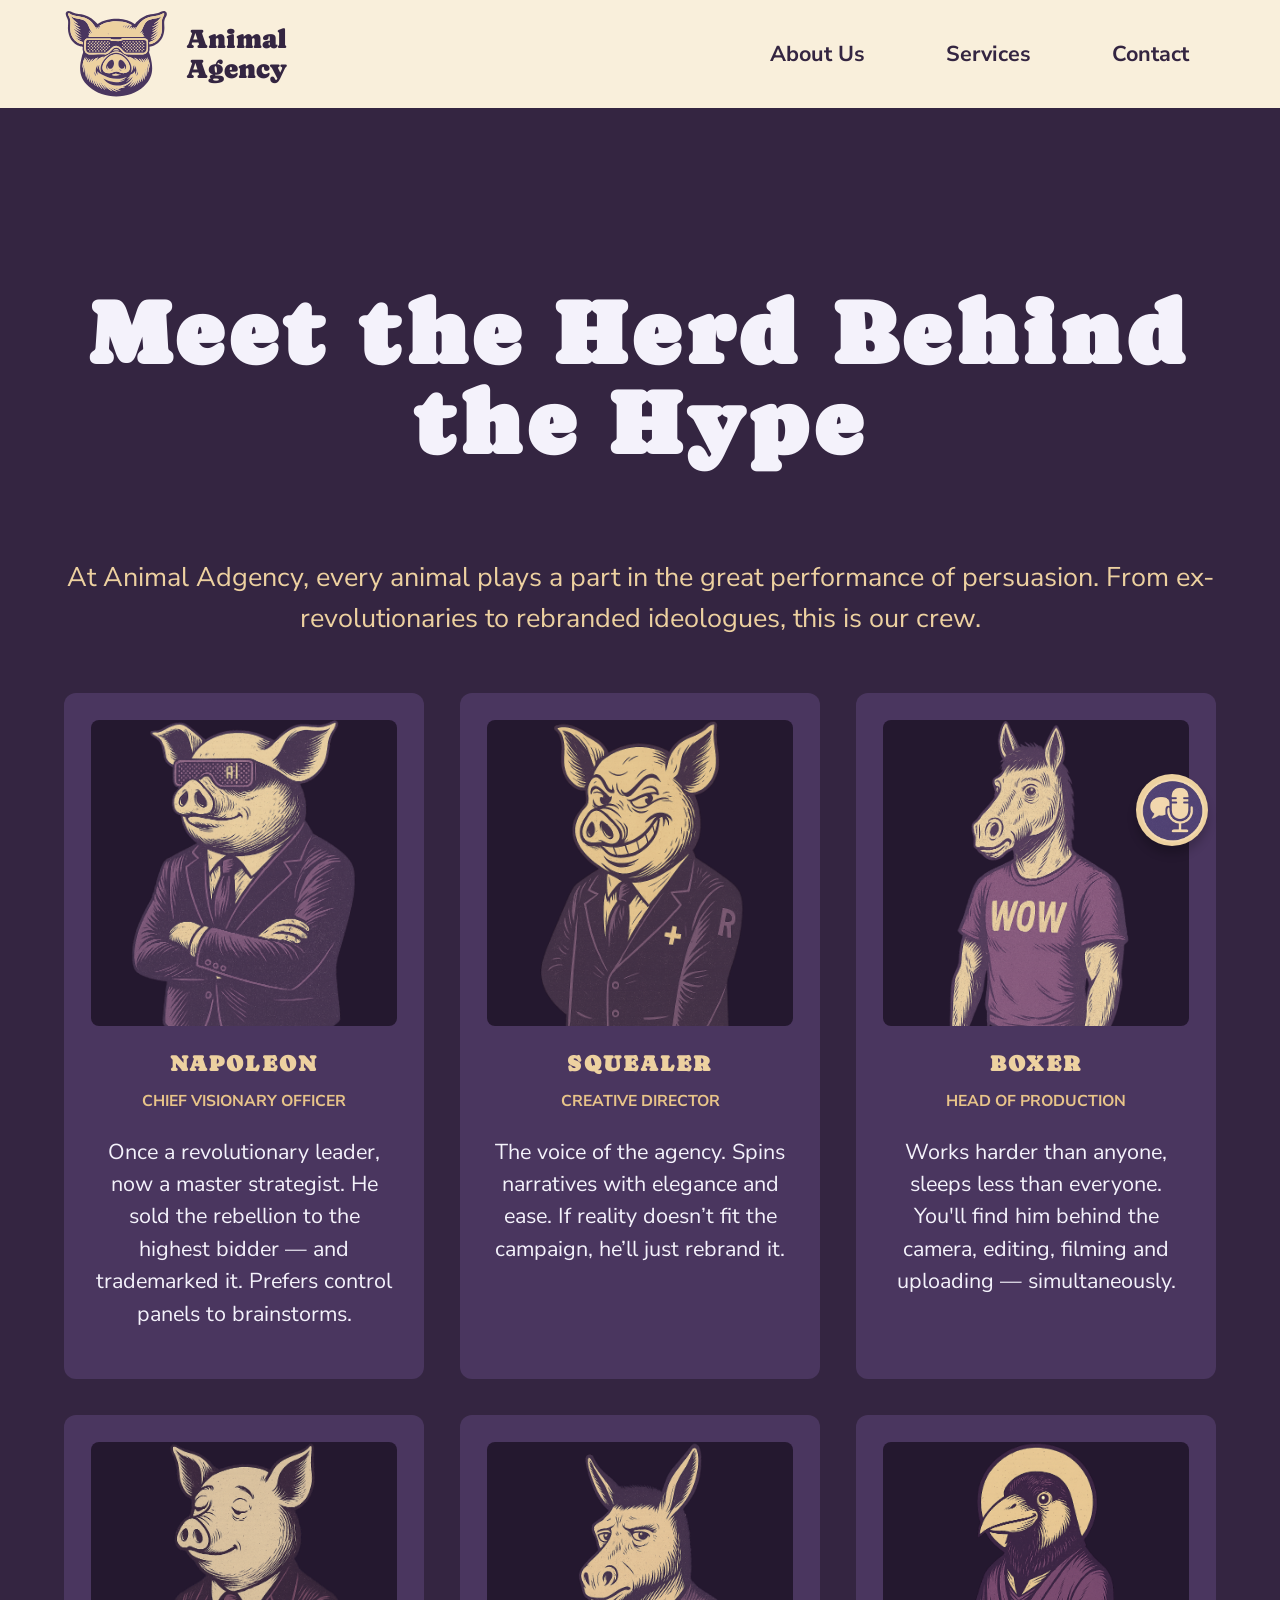
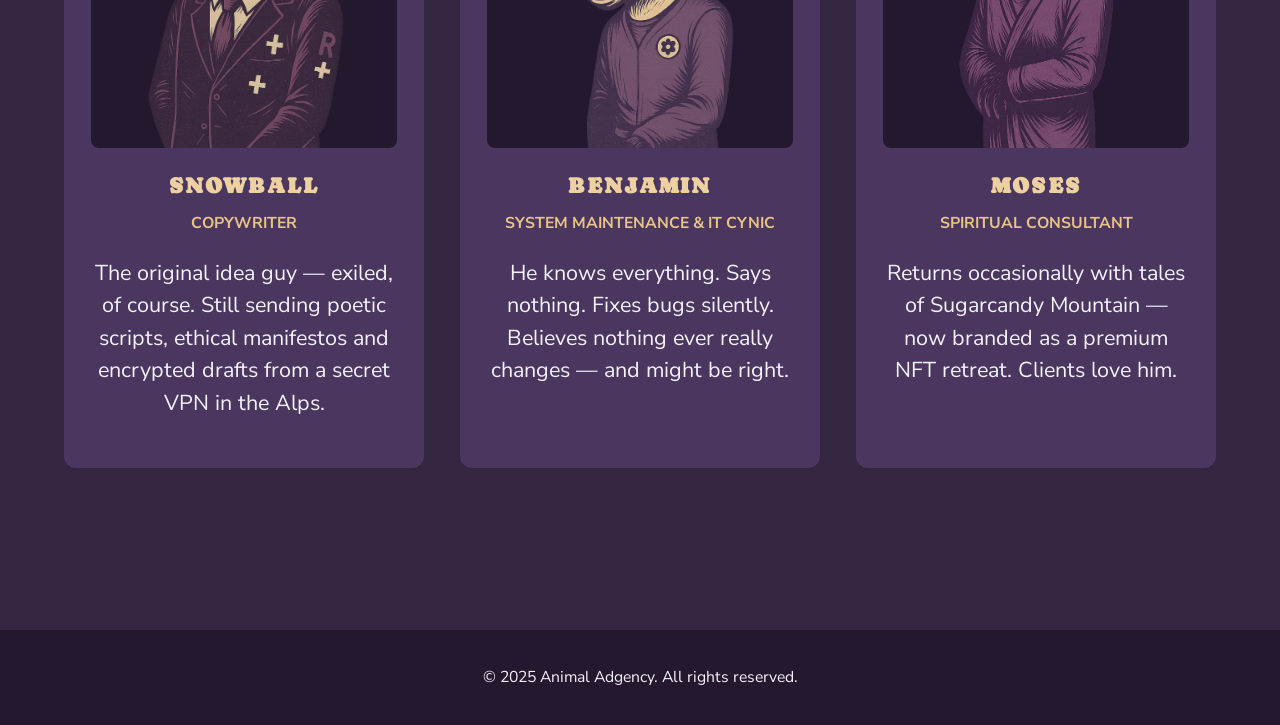
==== about.html @ bd611ae0 "servicesyabout" ====
<!DOCTYPE html>
<html lang="en">

<head>
    <meta charset="UTF-8" />
    <meta name="viewport" content="width=device-width, initial-scale=1.0">
    <meta name="description"
        content="A satirical ad agency run by Orwell’s Animal Farm characters. Where revolution meets marketing and truth is just another campaign tool.">
    <meta name="keywords" content="advertising, creativity, agency, digital marketing">
    <meta name="author" content="Animal Adgency Team">
    <meta property="og:type" content="website">
    <meta property="og:title" content="Animal Adgency - Creativity that Bites">
    <meta property="og:url" content="https://animal-adgency.com/">
    <meta property="og:image"
        content="https://images.squarespace-cdn.com/content/v1/51763a50e4b083b631f0694e/297f7051-de79-4108-8571-b6e21ad104b8/Banner_OD.jpg">
    <meta property="og:description"
        content="A satirical ad agency run by Orwell’s Animal Farm characters. Where revolution meets marketing and truth is just another campaign tool.">

    <!-- Preconexión para optimizar carga de fuentes -->
    <link rel="preconnect" href="https://fonts.googleapis.com">
    <link rel="preconnect" href="https://fonts.gstatic.com" crossorigin>

    <!-- Google Fonts: Nunito Sans, Lobster, Caprasimo -->
    <link
        href="https://fonts.googleapis.com/css2?family=Caprasimo&family=Lobster&family=Nunito+Sans:wght@300;400;600;700&display=swap"
        rel="stylesheet">

    <!-- Main CSS -->
    <link rel="stylesheet" href="css/main.css">
    <link rel="stylesheet" href="css/hamburgers.min.css">

    <!-- JS -->
    <script src="js/main.js" defer></script>

    <!-- Favicons -->
    <link rel="shortcut icon" type="image/x-icon" href="icons/favicon.ico">
    <link rel="icon" type="image/png" sizes="16x16" href="icons/favicon-16x16.png">
    <link rel="icon" type="image/png" sizes="32x32" href="icons/favicon-32x32.png">
    <link rel="icon" type="image/png" sizes="96x96" href="icons/favicon-96x96.png">
    <link rel="icon" type="image/png" sizes="192x192" href="icons/favicon-192x192.png">
    <link rel="apple-touch-icon" sizes="57x57" href="icons/favicon-57x57.png">
    <link rel="apple-touch-icon" sizes="60x60" href="icons/favicon-60x60.png">
    <link rel="apple-touch-icon" sizes="72x72" href="icons/favicon-72x72.png">
    <link rel="apple-touch-icon" sizes="76x76" href="icons/favicon-76x76.png">
    <link rel="apple-touch-icon" sizes="114x114" href="icons/favicon-114x114.png">
    <link rel="apple-touch-icon" sizes="120x120" href="icons/favicon-120x120.png">
    <link rel="apple-touch-icon" sizes="144x144" href="icons/favicon-144x144.png">
    <link rel="apple-touch-icon" sizes="152x152" href="icons/favicon-152x152.png">
    <link rel="apple-touch-icon" sizes="180x180" href="icons/favicon-180x180.png">
    <link rel="icon" type="image/svg+xml" href="icons/favicon.svg">
    <meta name="msapplication-TileColor" content="#ffffff">
    <meta name="msapplication-TileImage" content="icons/favicon-144x144.png">
    <meta name="msapplication-config" content="icons/browserconfig.xml">

    <title>Animal Adgency - Creativity that Bites</title>
</head>

<body>
    <header class="site-header">
        <div class="container">
            <a href="index.html" class="logo">
                <svg xmlns="http://www.w3.org/2000/svg" viewBox="0 0 1024 882">
                    <style>
                        .st0 {
                            fill: #4a365f;
                        }

                        .st2 {
                            fill: #edd1a0;
                        }
                    </style>
                    <g id="happy">
                        <path
                            d="M695.8 146.2c32.6-41 81.7-76.6 133-89.8 30.5-7.8 63.4-7.3 93.2-17.3 22.2-7.4 60.1-36.7 79-9s-5.2 46.9-12.8 67c-11.4 30.2-3.9 58-4.1 88.8-.2 22.8-4.3 50.3-11.3 72.2-19 60.2-71.5 104.7-134.6 111.8-.8 11.2 1.1 23.7 0 34.7-.5 5.3-4.8 13.6-4.5 17.4.9 9.3 9.8 30.6 12.6 41.5 29.8 115.1 30.3 208.3-62.2 292.8-145.1 132.5-390.3 133.6-538.7 5.9-98.7-85-100.7-177.5-70.2-297.2 2.8-11 11.9-33.5 12.6-42.8s-4.1-13.7-4.6-19.9c-.9-9.5 0-21.2.9-30.6-.3-1.7-21.8-5.6-25.8-6.7-78.4-22.3-116.2-94.4-119.8-171.9-1.3-27.5 5.6-59.6-.5-85.3-5.8-24-35.6-59.2-13-81.2 19.4-18.8 43.1-.6 62.2 7.3 37.1 15.3 73.6 13.5 111.3 23.9 52.2 14.4 96.9 48.9 131.1 89.9 58-42.9 134.9-54.8 205.9-51.7 55.2 2.4 112.2 17.1 157 50l3.4.4ZM185.5 345.1V328c0-5.4-16.1-9.3-20.4-11.3-21-10-39.2-21.8-54.9-39.2 4.8 0 9.8 4.8 14.1 7.1 14.2 7.5 29 12.9 44.1 18.2l.6-2.3c-3.8-.7-7.2-2.3-10.5-4.2-22.6-13.3-45.6-32.9-62.4-52.8-.9-3 7.8 5.1 8.5 5.6 17.2 11.8 37.8 23.4 57.3 30.9s6.7 3 9.4 2.4c-29.3-18.5-57-40.8-78.8-67.6l40.4 27.2c11.2 5.1 22.6 12 34.1 16.5 1.1.5 3.6 1.9 4.4.4-29.7-18.8-56.7-41.9-80-68.2 1.2-2 2.6.5 3.5 1.2 20 15.4 41.6 27.1 65.3 35.8 3.5.2 1-1.3-.2-2.1-24.1-16.1-47.9-33.3-66.3-56l25.1 16.1c12.2 5.5 25.3 13.8 38.4 16.9s3.8 1.5 3.6-.6c-13.8-7-28.3-17.4-40.5-27.1s-21.2-17.3-28.8-26.4-2.9-1.9-2.3-4.1c19.3 13.7 43 26.2 66.1 32.1 1.2.3 3.7 1.8 4.4.3-28.2-15.2-54.8-33.9-75.3-58.8-.2-.9 1.2-.8 1.7-.6 1.8.8 7.3 5.8 10.1 7.5 5.2 3.2 10.5 6.1 15.9 8.8l31 11.3c-20.6-13.4-40.2-27.3-56.4-45.9-2.3-2.6-20.4-25.9-18.8-27.6 29 19.8 63.6 21 96.4 28.8 75.3 18 68.3 63.1 101.8 118.1 3.2 5.3 11.5 15 13.4 19.5s.2 2-.6 1.7c-13-6.6-22.5-17.8-32.3-28.2l17.6 37.6-24.7-17.6c2.2 3.6 13.4 27.6 11.8 29.4l-12.9-7 9.4 15.3c-5.2.5-12.4 2.4-16.5 5.9H790c.6-3.5-.9-1.9-2.8-2.5-3.7-1.3-7.6-2.3-11.4-3.4l7-14.1-11.7 4.7 8.2-23.5-22.3 15.3 15.3-34.1-14.1 13.5c-5.8 4.6-10.6 8.4-18 10.2s-2.2 2.3-2-.8c37.8-32 36.4-90.2 74.9-120.4 35.3-27.7 88.1-20.3 129.4-41.1 4.4-2.2 7.7-5.5 12.1-7.3-17.3 31-45.1 55.3-75.3 73.5.8 1.6 3.2 0 4.3-.4 15.5-4.7 30.1-12.4 43.8-20.9.9-.5 9.1-7.1 8.3-4.6-17.9 23.6-42.7 43.2-69.4 55.9-.2 2.3 3.5.9 4.8.6 20.4-3.9 43.7-18.2 60.5-30 .8-.2.9 1.1.6 1.7-.7 1.6-14.6 14.8-17.1 17-12.4 11-28.3 22.5-41.8 32.3-2.1 1.5-9.4 3.7-7.6 6.6 22.7-7.6 42.1-18.3 60.6-33.5.9-.8 2.3-3.1 3.5-1.2l-28.2 28.2-41.2 31.1c4.6-.2 9.9-2.4 14.1-4.1 19.3-8 38.7-20.3 54.7-33.5.9-.2.8 1.2.6 1.7s-7 8.1-8.2 9.5c-6.9 7.6-18 17.8-25.9 24.7-13.7 11.9-28.8 22.3-43.5 32.9l17.3-6.3c21.1-10.1 40-23.8 58.6-37.8 1.9 1.2-.4 2.6-1.2 3.5-21.3 25.9-49.9 47.6-78.2 65.3.8 1.6 3.2 0 4.3-.4 26.4-10.3 51.4-24.2 73.9-41.4.9-.2.8 1.2.6 1.7-.7 1.5-16.2 16.6-18.8 18.9-17.1 15.3-37.7 28.7-57.6 40 .8 1.5 3.2 0 4.4-.3 14.4-3.7 35.1-12.9 48.1-20.1s4.5-4.9 6.2-3.2c-11.7 12.4-25.3 24.3-40.4 32.6-5.1 2.8-32.5 12.5-32.5 15.7v18.2c48.6-2.3 95-43.3 111.8-87.6 18.7-49.5 7.4-89.6 10.5-138.9 1.6-25.2 11.2-35.7 19.4-57 2.2-5.6 8-20.7-2.3-21.3-5.8-.3-21.5 11.4-28 14.4-35.4 16.8-74.3 14.1-111.4 23.9-46.1 12.1-81.6 41.2-109.2 79-12 16.5-22.5 34.4-32.6 52.1l5.3-36.5-22.9 32.9 5.3-30.6c-1.6-1.7-11.7 10.8-12.9 12.4-3.8 4.8-8.3 11.5-10.6 17-2.1.3-1.2-2.7-1-4 .9-8.8 5.1-19.4 8.1-27.8-3.1-2.4-27.1 22.7-29.4 27 3.3-15.7 11.8-33.4 26.3-41.1 1.4-.3.9-1.6.1-2.4-1.3-1.6-22.2-11.6-25.7-13.1-51.5-22-123.7-26.6-178.8-19.6-39.4 5-78.9 16.8-111.2 40.4l11.6 26.5-22.3-18.8 4.7 28.2-22.3-27.1 2.9 29.4c-28.8-50.8-60.5-96.7-117.6-117.6-41.8-15.3-88.1-11.8-128.1-29.5C69 52.3 56.2 42.8 50 41.1c-7.1-1.9-11.1 3.8-10.6 10.5.7 9.1 13.6 28.6 17.3 39.2 12.2 35.1 2.6 73.7 5 110.3 1.3 20.2 7 45.2 15.1 63.7 17.8 40.9 62.6 78.7 108.4 80.4Zm387.8-57.4c-9.4 1.9-16.8 10.6-26.1 11.5s-71.2 1.3-79.4-1.8c-6.2-2.4-11.7-9.3-19.4-8.9l-225.6.3c-12.2 4.2-21.2 14.8-22.9 27.7-2.1 15.7-2.1 75.1 1.7 89.4 6.3 24.1 27.5 37.3 51.5 39.1 49.3 3.6 103.1-2.8 152.9 0 44.5-3 63.5-72.3 109.4-68.2 37.8 3.4 54.9 57.9 92.3 66.5 52.6.5 110.6 5.2 163 1.8 62.4-4 52.1-60.3 52.2-105.3 0-3.4 1.4-6.7 1.4-10.6-.5-24.7-9.9-39.8-35.9-41.8l-215 .3Zm-32.6 119.7c2.6-2.6-12-9.7-13.8-10.3-16.8-6-35-2.7-46.2 11.5 19.5-5.6 40.2-5.7 60-1.2m51.1 356.4c-7.6.4-15.3-.3-22.9 0l32.2-11.9c29.1-12.9 57.4-35.8 76.5-61.1 1.8-2.4 3.8-5.1 4.2-8.1 2.2-.3 1 2.5.6 3.6-10.7 29.3-34.6 53.4-57.1 74 20.8-8.9 40.1-25.1 54.1-43s11.6-19 18.9-27.6c-10.6 27.1-27 53.6-48.2 73.6-1 .9-2.2 1.6-3.5 1.7l.6 2.3c28.5-15 49.4-42 60.6-71.7 2.1-.3 1.1 2.6.9 3.8-2.2 13.7-9.2 28.2-14.4 40.9l-13 22.3c15.1-14.2 26.9-30.5 35.3-49.4 4.6-10.3 7.5-21.3 11.8-31.7l-2.1 24.9-9.7 36.2c13.1-18 21.7-39.6 27.1-61.2 1.8-7.4 1.7-15.5 4.7-22.3 2.1 16.5-1 33.1-3.5 49.4l-5.9 21.1c18.9-27.8 27.5-62.9 27.7-96.4 1.7 0 1.8 4.2 2 5.6 2.7 17.2.9 34.1-1 51.2l-5.1 26.6c16.2-31.6 24.9-69.2 20.6-104.7 3.4-.6 1.9.7 2.5 2.7 6.8 23.7 3.7 56-2.5 79.6 3.1.6 2.1-.6 2.9-2.3 15.4-33.4 18.6-75.9 12.4-111.7l3.9 8.5c8.5 21.9 5.7 44.7 5.5 67.4 0 1.4-.8 4.4 1.2 4.1 9.7-35.5 10.4-71.1 2.4-107l6.4 13c6.4 17.2 9.8 35.6 8.9 54.1.2.3 1.5-.6 1.8-1.2 3.1-6.6 2.6-35.7 1.7-44.1-1.7-17.1-7-33.6-11.7-50 11.2 15.2 19.2 34.1 21.2 52.9 2.1.3 1.1-2.7 1.2-4.1 1.4-35.1-8.8-73.4-27.6-102.9.6 7.1 4.4 14 6.1 20.9 1.9 7.7 3.1 15.9 3.9 23.8l-11.3-19.9-14.6-17.7c5.8 14.5 11.4 28.9 12.9 44.7-3.8-4.9-5.5-10.9-8.9-16.4-5.6-9-13.1-16.3-21.6-22.4l10.6 21.7 4.7 23-13-20.6c-7-8.4-14.9-15.1-23.5-21.8-1 1.1 6.2 9.2 7.3 10.9 6.8 11.4 11.2 24.1 12.7 37.3-3.4.7-1.9-1-2.7-2.6-9.6-19.8-24-37.3-44.4-46.8 12.2 13.3 20.8 27.8 25.9 45.3-2.8 2.4-2.9-2.6-4.5-5-12.1-18.1-43.6-42.1-64.4-48.6-.6-.2-1.9-.3-1.7.6 8.2 8.2 17.1 17.4 23.3 27.3s2.5 3 .8 3.9c-22.2-17.9-46.8-33.6-74.7-41.1 2.6 4.5 6.1 8.5 9 12.8.7 1 2.9 2.6 1 3.7-17.4-15.9-38.9-24-58.6-35.5-22.1-12.9-32.9-27-60.5-31.2-43.2-6.6-57.2 9.2-89.8 29.6-20.1 12.6-43.1 21-60.5 38.3-2.4-4 12.3-17.9 11.2-18.8-27.7 8.2-54 22-74.7 42.3-1.8-.9.3-2.8.8-3.9 5.8-10.6 13.1-20.4 22.1-28.5-4.8-.1-11.6 3-16.1 5.1-20.8 9.6-41.2 25.9-53.9 44.9l4.7-14.1c4.4-11.7 12.7-19.7 20.9-28.6s4-1.8.2-2c-22.1 11.3-41.3 29.3-50 52.9-2.1.2-1.3-4-1.1-5.3 1.5-14.7 10.9-29.6 18.8-41.8l-17.1 12.9-18.2 25.9c1.1-16.4 7.8-31.7 17.6-44.7l-15.9 12.9-14.7 22.4c1.6-15.2 5.7-30.1 12.9-43.5L214 484.6l-14.3 22.7c2.4-9.3 3.6-19.1 6.4-28.2s4.6-8.4 4.7-12.9c-22.9 32.5-29.9 76-30 115.2l8.5-28.5 7.9-15c-5.2 23.5-9.1 47-5.9 71.1l3.5 15.9c.3-14.7 1.8-29.4 5.1-43.8l7.9-19.7c-5.9 33.2-4.8 67.3 3.6 100 2.2.2.9-2.5.8-3.8-1.1-12.6-1.9-25.2-.8-38s1.7-13.2 2.9-19.4l4.1-12.9c-2.4 32.9-1.9 76.5 14.3 106.3.7 1.2 2.5 3.5 2.2.2-7.2-22.2-6.6-47.4-3.4-70.4.2-1.5.5-6.4 2.2-6.6-1.2 33.7 6 67.4 20.7 97.6s-.3 3 2.9 2.3c-8.1-24.6-10.1-53.6-6.9-79.2.2-1.4.5-6.4 2.2-6.6.1 35.3 6.4 74.9 28.2 103.5-6.9-21.4-11.5-43.8-10.6-66.5s-.9-4.4 1.2-4.1c4.1 34.2 18.2 66.4 38.2 94.1 1.6-.8-.2-3-.6-4.1-2.3-6.5-5.9-13.2-8.3-20s-13-46.4-8.8-46.5c8.6 26.3 21.3 55.6 40.6 75.9s2.3 3.1 3.5 1.2c-10-15.6-17.8-37-19.8-55.4s-1.2-6.3 1-6.3c9.5 31.8 29.3 60.1 54.7 81.1 1.9-1.2-.4-2.6-1.2-3.5-17.1-20.2-29.3-44.1-33.5-70.6l16.7 30.9c12.5 19.9 28.5 36.4 47.4 50.2 1.9-1.2-.4-2.6-1.2-3.5-4.4-5.2-9-9-13.3-14.9-9.9-13.4-25.8-42.9-29.4-58.9s-1.2-4.1.9-3.8c.6 3.2 1.8 6.2 3.3 9 13.7 25.5 33.1 50 56.1 67.4 3.7 1.2-6-8.3-6.5-8.8-7.7-9.9-16.1-23.9-21-35.5s-2.6-3-.8-3.9c21.8 29.5 49.5 53.7 83.5 68.2 2.6.3 2.1-.3.6-1.8-9.3-8.8-19.7-14.9-28.8-25.3-1.7-1.9-13.5-16.3-12.3-17.7 23.4 18.7 56.7 44.6 87.6 47.1.9 0 4.3.4 2.4-1.2-19.5-5.4-40-18.4-54.7-32.3s-8.3-7.5-7-8.8c27.9 16.8 59.3 30.2 92.3 31.8 1.9-1.4-1.1-1.3-2-1.5-19.6-4.7-38-11.7-53.9-24.3 21.1 6.2 42.4 13 64.7 12.9l-24.3-9.2-5.1-3.7c23.1 3.5 45-1.7 67-8.3-.7-3.3-6.6 0-7.6 0"
                            class="st0" />
                        <path
                            d="M185.5 345.1c-45.8-1.7-90.6-39.5-108.4-80.4S63.3 221.1 62 201c-2.4-36.6 7.2-75.2-5-110.3S40.4 60.6 39.7 51.5c-.5-6.7 3.5-12.4 10.6-10.5 6.2 1.6 19 11.2 26.6 14.6 39.9 17.7 86.3 14.2 128.1 29.5 57.1 21 88.8 66.8 117.6 117.6l-2.9-29.4 22.3 27.1-4.7-28.2 22.3 18.8-11.6-26.5c32.2-23.5 71.8-35.4 111.2-40.4 55.1-7 127.3-2.4 178.8 19.6 3.6 1.5 24.4 11.6 25.7 13.1s1.2 2.1-.1 2.4c-14.5 7.7-23.1 25.4-26.3 41.1 2.3-4.3 26.3-29.4 29.4-27-3 8.4-7.2 19-8.1 27.8-.1 1.3-1.1 4.2 1 4 2.3-5.6 6.8-12.2 10.6-17s11.3-14.1 12.9-12.4l-5.3 30.6 22.9-32.9-5.3 36.5c10.1-17.7 20.6-35.6 32.6-52.1 27.5-37.8 63.1-66.9 109.2-79 37.1-9.8 75.9-7.1 111.4-23.9 6.5-3.1 22.2-14.8 28-14.4 10.3.6 4.5 15.7 2.3 21.3-8.3 21.3-17.9 31.8-19.4 57-3.1 49.3 8.3 89.4-10.5 138.9-16.8 44.3-63.2 85.3-111.8 87.6v-18.2c0-3.2 27.5-12.9 32.5-15.7 15.1-8.2 28.7-20.2 40.4-32.6-1.7-1.7-4.1 2-6.2 3.2-13.1 7.2-33.8 16.4-48.1 20.1s-3.7 1.8-4.4.3c19.9-11.3 40.5-24.7 57.6-40 2.6-2.3 18.1-17.4 18.8-18.9s.3-1.9-.6-1.7c-22.5 17.1-47.5 31.1-73.9 41.4-1.1.4-3.6 1.9-4.3.4 28.4-17.7 56.9-39.4 78.2-65.3.8-.9 3.1-2.3 1.2-3.5-18.6 14-37.5 27.8-58.6 37.8l-17.3 6.3c14.8-10.6 29.8-21 43.5-32.9s19-17 25.9-24.7 7.9-8.9 8.2-9.5.3-1.9-.6-1.7c-16.1 13.2-35.4 25.5-54.7 33.5-4.2 1.7-9.5 3.9-14.1 4.1l41.2-31.1 28.2-28.2c-1.2-1.9-2.6.4-3.5 1.2-18.4 15.2-37.9 25.9-60.6 33.5-1.8-2.9 5.5-5.1 7.6-6.6 13.5-9.8 29.5-21.2 41.8-32.3 2.5-2.2 16.4-15.5 17.1-17s.2-2-.6-1.7c-16.8 11.8-40.1 26.1-60.5 30-1.2.2-4.9 1.7-4.8-.6 26.7-12.7 51.5-32.3 69.4-55.9.8-2.5-7.5 4.1-8.3 4.6-13.7 8.5-28.3 16.2-43.8 20.9-1.2.4-3.5 2-4.3.4 30.2-18.2 58-42.5 75.3-73.5-4.4 1.7-7.7 5-12.1 7.3-41.3 20.9-94.1 13.5-129.4 41.1-38.4 30.1-37.1 88.4-74.9 120.4-.2 3.1.5 1.2 2 .8 7.4-1.8 12.2-5.7 18-10.2l14.1-13.5-15.3 34.1 22.3-15.3-8.2 23.5 11.7-4.7-7 14.1c3.8 1.1 7.6 2.2 11.4 3.4 1.8.6 3.4-1 2.8 2.5h-559c4.1-3.5 11.3-5.4 16.5-5.9l-9.4-15.3 12.9 7c1.7-1.8-9.6-25.8-11.8-29.4l24.7 17.6-17.6-37.6c9.8 10.5 19.3 21.6 32.3 28.2.8.2.9-1 .6-1.7-1.9-4.5-10.2-14.3-13.4-19.5-33.5-55-26.5-100.1-101.8-118.1-32.8-7.9-67.4-9-96.4-28.8-1.6 1.7 16.5 25 18.8 27.6 16.3 18.6 35.8 32.5 56.4 45.9l-31-11.3c-5.5-2.6-10.8-5.6-15.9-8.8-2.8-1.7-8.3-6.7-10.1-7.5s-1.9-.3-1.7.6c20.4 24.9 47 43.6 75.3 58.8-.8 1.5-3.2 0-4.4-.3-23.1-5.9-46.8-18.3-66.1-32.1-.5 2.2 1.2 2.8 2.3 4.1 7.6 9.1 19.5 19 28.8 26.4s26.7 20 40.5 27.1c.3 2.2-2.4.9-3.6.6-13.1-3.1-26.2-11.4-38.4-16.9l-25.1-16.1c18.4 22.7 42.2 40 66.3 56s3.7 2.4.2 2.1c-23.7-8.7-45.4-20.4-65.3-35.8-.9-.7-2.3-3.2-3.5-1.2 23.3 26.3 50.3 49.4 80 68.2-.7 1.5-3.2 0-4.4-.4-11.4-4.5-22.8-11.4-34.1-16.5l-40.4-27.2c21.8 26.8 49.5 49.2 78.8 67.6-2.7.6-6.8-1.4-9.4-2.4-19.5-7.5-40.1-19-57.3-30.9-.7-.5-9.5-8.6-8.5-5.6 16.9 19.9 39.8 39.5 62.4 52.8 3.3 1.9 6.7 3.6 10.5 4.2l-.6 2.3c-15.1-5.2-30-10.7-44.1-18.2-4.3-2.3-9.3-7-14.1-7.1 15.6 17.4 33.8 29.3 54.9 39.2 4.3 2 20.4 5.9 20.4 11.3V345Zm458.7-189.4c-16 4-23.9 22.1-28.2 36.4 11-10.9 20.2-23.3 28.2-36.4m-64.7 23.5c2.5.6 2.7-1.3 3.8-2.7 4.4-5.2 8.5-12.8 9.1-19.7-6.7 5.8-9.3 14.6-12.9 22.3Zm36.4-21.1c-9.4 4.1-14.3 15.2-16.5 24.7 2.5.5 2.7-1.3 3.7-2.7 4.9-6.8 8-15.1 12.7-22Zm-175.2 91.7c-1.9-5.7-6-12.9-11.7-15.3-1.1 1.2 9.3 14.6 11.7 15.3M591.8 763.8c1.1 0 6.9-3.3 7.6 0-22 6.5-43.9 11.7-67 8.3l5.1 3.7 24.3 9.2c-22.3 0-43.6-6.7-64.7-12.9 15.9 12.7 34.3 19.6 53.9 24.3.9.2 3.9.1 2 1.5-33-1.5-64.4-15-92.3-31.8-1.3 1.3 5.9 7.8 7 8.8 14.7 13.9 35.2 26.9 54.7 32.3 1.9 1.6-1.4 1.3-2.4 1.2-30.9-2.5-64.2-28.4-87.6-47.1-1.2 1.4 10.6 15.7 12.3 17.7 9.2 10.4 19.5 16.5 28.8 25.3 1.5 1.4 2 2-.6 1.8-34-14.5-61.7-38.7-83.5-68.2-1.8.9.3 2.8.8 3.9 4.9 11.6 13.3 25.6 21 35.5s10.2 10 6.5 8.8c-23-17.4-42.4-41.9-56.1-67.4-1.5-2.8-2.7-5.8-3.3-9-2.1-.3-1.1 2.6-.9 3.8 3.5 16 19.4 45.5 29.4 58.9s8.9 9.7 13.3 14.9 3.1 2.4 1.2 3.5c-18.9-13.8-34.9-30.3-47.4-50.2l-16.7-30.9c4.3 26.5 16.4 50.3 33.5 70.6s3.1 2.4 1.2 3.5c-25.4-21.1-45.2-49.4-54.7-81.1-2.2 0-1.2 4.9-1 6.3 2.1 18.4 9.9 39.9 19.8 55.4-1.2 1.9-2.6-.3-3.5-1.2-19.3-20.3-32-49.6-40.6-75.9-4.2.1 7.5 42.8 8.8 46.5 2.3 6.8 6 13.4 8.3 20s2.2 3.4.6 4.1c-20-27.7-34.1-59.9-38.2-94.1-2.1-.3-1.1 2.7-1.2 4.1-.9 22.7 3.6 45.1 10.6 66.5-21.8-28.5-28.1-68.2-28.2-103.5-1.7.2-2 5.2-2.2 6.6-3.2 25.6-1.2 54.7 6.9 79.2-3.1.6-2.1-.7-2.9-2.3-14.7-30.2-21.9-63.9-20.7-97.6-1.7.2-2 5.1-2.2 6.6-3.3 23-3.8 48.3 3.4 70.4.3 3.4-1.5 1-2.2-.2-16.2-29.8-16.7-73.3-14.3-106.3l-4.1 12.9c-1.2 6.3-2.4 13.1-2.9 19.4-1.1 12.8-.3 25.3.8 38s1.4 4-.8 3.8c-8.3-32.6-9.5-66.8-3.6-100l-7.9 19.7c-3.2 14.4-4.8 29-5.1 43.8l-3.5-15.9c-3.3-24.2.7-47.6 5.9-71.1l-7.9 15-8.5 28.5c0-39.2 7.1-82.7 30-115.2 0 4.5-3.3 8.4-4.7 12.9-2.9 9.2-4.1 18.9-6.4 28.2l14.3-22.7 10.4-11.4c-7.2 13.4-11.3 28.3-12.9 43.5l14.7-22.4 15.9-12.9c-9.9 13-16.6 28.3-17.6 44.7l18.2-25.9 17.1-12.9c-7.9 12.1-17.3 27-18.8 41.8-.1 1.2-.9 5.5 1.1 5.3 8.8-23.6 28-41.6 50-52.9 3.8.2.6 1.1-.2 2-8.2 8.9-16.5 16.9-20.9 28.6l-4.7 14.1c12.7-19 33.1-35.3 53.9-44.9 4.5-2.1 11.3-5.2 16.1-5.1-9 8.1-16.3 17.9-22.1 28.5-.6 1-2.6 2.9-.8 3.9 20.7-20.3 47-34.2 74.7-42.3 1.1.9-13.6 14.8-11.2 18.8 17.4-17.3 40.4-25.7 60.5-38.3 32.5-20.4 46.6-36.1 89.8-29.6 27.6 4.2 38.5 18.3 60.5 31.2 19.7 11.5 41.2 19.6 58.6 35.5 1.8-1-.4-2.7-1-3.7-2.8-4.3-6.4-8.3-9-12.8 27.8 7.5 52.5 23.3 74.7 41.1 1.7-.9-.2-2.9-.8-3.9-6.2-9.9-15.1-19-23.3-27.3-.2-.9 1.1-.8 1.7-.6 20.8 6.5 52.3 30.4 64.4 48.6 1.6 2.3 1.7 7.4 4.5 5-5-17.5-13.6-32-25.9-45.3 20.4 9.5 34.8 27 44.4 46.8.8 1.6-.8 3.2 2.7 2.6-1.5-13.2-5.9-25.9-12.7-37.3-1.1-1.8-8.2-9.9-7.3-10.9 8.6 6.6 16.5 13.4 23.5 21.8l13 20.6-4.7-23-10.6-21.7c8.5 6.2 16.1 13.5 21.6 22.4 3.4 5.5 5.1 11.5 8.9 16.4-1.5-15.8-7.1-30.2-12.9-44.7l14.6 17.7 11.3 19.9c-.7-7.9-2-16.1-3.9-23.8-1.7-7-5.6-13.8-6.1-20.9 18.9 29.5 29.1 67.8 27.6 102.9 0 1.4.9 4.4-1.2 4.1-2-18.8-10-37.7-21.2-52.9 4.7 16.4 10 32.9 11.7 50 .9 8.4 1.4 37.5-1.7 44.1-.3.5-1.5 1.5-1.8 1.2 1-18.5-2.5-36.8-8.9-54.1l-6.4-13c8.1 35.9 7.3 71.5-2.4 107-2 .3-1.2-2.8-1.2-4.1.2-22.7 3-45.4-5.5-67.4l-3.9-8.5c6.2 35.9 3 78.3-12.4 111.7-.8 1.8.2 2.9-2.9 2.3 6.2-23.6 9.3-55.9 2.5-79.6-.6-2 .9-3.3-2.5-2.7 4.3 35.5-4.4 73-20.6 104.7l5.1-26.6c1.9-17.2 3.7-34.1 1-51.2-.2-1.4-.3-5.7-2-5.6-.1 33.6-8.8 68.6-27.7 96.4l5.9-21.1c2.5-16.3 5.6-32.9 3.5-49.4-3 6.9-2.9 15-4.7 22.3-5.3 21.6-13.9 43.2-27.1 61.2l9.7-36.2 2.1-24.9c-4.3 10.4-7.2 21.4-11.8 31.7-8.4 19-20.2 35.3-35.3 49.4l13-22.3c5.2-12.8 12.2-27.2 14.4-40.9.2-1.3 1.3-4.1-.9-3.8-11.2 29.7-32.1 56.8-60.6 71.7l-.6-2.3c1.4-.1 2.5-.8 3.5-1.7 21.2-20 37.6-46.5 48.2-73.6-7.2 8.6-11.9 18.7-18.9 27.6-13.9 17.8-33.2 34.1-54.1 43 22.5-20.6 46.4-44.7 57.1-74 .4-1.1 1.5-3.8-.6-3.6-.5 3-2.4 5.7-4.2 8.1-19.1 25.3-47.5 48.2-76.5 61.1l-32.2 11.9c7.6-.3 15.3.4 22.9 0m63-140c25.4-60.4-11.8-118.4-55.8-157.6-54-48.1-120.5-48.5-174.7-.6-39.7 35.1-75.9 88.5-61.7 144.1 1.5 5.8 4 11.1 6.5 16.5-22-19.1-29.9-48.5-22.3-76.4-3.1-.7-2 .8-2.9 2.3-6.6 11.2-12.6 24.8-14.7 37.7-2.1-.4-2.2-2.3-2.4-4.1-1.2-10.7 1.6-19.5 2.4-29.5.1-1.3.9-4.4-1.1-4.1-18.6 28.4-24.3 68.4 1.8 94.1 0-12.1-4.6-24.3-2.4-36.4 10.9 16.1 27.1 23.1 43.7 31.6 66.5 33.7 128.5 54.5 204.1 36.3 15.1-3.6 29.6-9.5 44.4-13.8l-28.2 19.4c-12.5 6.1-24.9 13.2-38.8 15.9.1 1.5-1.1 2.4 1.5 2 4.8-.8 10.3-.2 15.4-1 9.5-1.4 20-4.4 28.4-9.2l.6 2.3c-54.2 35.9-123.7 29.5-180.7 3.8-11-5-21.2-11.6-32.1-16.7 36.5 54.9 104 74.6 167.6 69.4 55.9-4.6 101.6-33.8 121.7-87-18.7 20.7-37.9 38.8-62.9 51.7l-1.7-.6c15.3-14.6 31.7-28.3 42.3-47.1-1.3-2-2.6.5-3.5 1.2-6.9 5.3-13.3 10.1-21.1 14.2l-13 4.7 40-37.6-12.8 6c-2 .9-3.6 1.1-1.3-1.3 8.4-8.5 28.7-17.6 39.4-26.5 6.5-5.4 12.2-11.4 16.5-18.8V644c20.5-27.7 17.1-60.5-1.2-88.2-.9-1.4.3-3-2.9-2.3 2.4 9.7 3.6 23.6 2.4 33.5-.2 1.6-.8 3.6-2.3 1.7-2.2-12.5-7.6-26.3-15.3-36.5 5.1 27.1-2.1 53-22.3 71.7ZM723 635c1-7.3-.8-16.6 0-24.1L710.1 655c.7 1.3 3.1-1.8 3.6-2.3 3.4-3.8 8.7-12.7 9.4-17.7Zm-409.3 21.8-14.1-44.7c-2.5 16.3-.1 34.3 14.1 44.7"
                            class="st2" />
                        <path
                            d="m573.3 287.7 215-.3c26 1.9 35.5 17 35.9 41.8 0 3.9-1.4 7.2-1.4 10.6 0 45.1 10.3 101.3-52.2 105.3-52.4 3.4-110.4-1.3-163-1.8-37.4-8.6-54.5-63.1-92.3-66.5-45.9-4.2-64.9 65.2-109.4 68.2-49.8-2.7-103.6 3.7-152.9 0-24-1.8-45.2-15-51.5-39.1-3.8-14.3-3.8-73.7-1.7-89.4 1.7-12.9 10.6-23.5 22.9-27.7l225.6-.3c7.7-.5 13.2 6.5 19.4 8.9 8.2 3.2 67.9 3 79.4 1.8s16.7-9.6 26.1-11.5Zm8.3 15.4c-11.7.8-17.8 10.4-29.7 11.5-26.2 2.3-55.8-1.8-82.4 0-9.8-.8-16.1-10.2-25.8-10.6l-214.8.6c-6.4 1.5-11.3 6.7-12.8 13.1 4.6 31.4-16.6 104.9 30 111h162.1c44.7-17.4 55.7-72.5 111.8-66.9 38.5 3.8 57.4 55.2 92.3 66.5l167.4.2c16.1-3.4 26.1-17.5 27.8-33.4 1.7-16.6 2.2-58.9.2-75.2-1.5-12.5-11.9-16.2-22.9-17.1l-203.2.4Z"
                            class="st2" />
                        <path
                            d="M540.7 407.4c-19.8-4.5-40.5-4.5-60 1.2 11.2-14.2 29.4-17.5 46.2-11.5 1.8.6 16.4 7.8 13.8 10.3"
                            class="st2" />
                        <path
                            d="M644.2 155.7c-8 13.2-17.3 25.5-28.2 36.4 4.3-14.4 12.3-32.4 28.2-36.4M615.9 158.1c-4.7 6.9-7.8 15.2-12.7 22-1.1 1.5-1.2 3.3-3.7 2.7 2.2-9.4 7.1-20.6 16.5-24.7ZM579.5 179.2c3.6-7.8 6.2-16.5 12.9-22.3-.7 6.9-4.8 14.5-9.1 19.7-1.1 1.3-1.3 3.2-3.8 2.7ZM440.7 249.8c-2.5-.7-12.8-14.1-11.7-15.3 5.7 2.4 9.8 9.6 11.7 15.3M654.8 623.8c20.3-18.7 27.5-44.6 22.3-71.7 7.7 10.1 13.1 23.9 15.3 36.5 1.5 1.9 2.1-.1 2.3-1.7 1.3-9.9 0-23.8-2.4-33.5 3.2-.7 2 1 2.9 2.3 18.3 27.7 21.7 60.5 1.2 88.2v-35.3c-4.3 7.4-10 13.4-16.5 18.8-10.7 8.8-31 18-39.4 26.5-2.3 2.4-.7 2.2 1.3 1.3l12.8-6-40 37.6 13-4.7c7.9-4 14.2-8.8 21.1-14.2.9-.7 2.3-3.2 3.5-1.2-10.6 18.8-27 32.4-42.3 47.1l1.7.6c25.1-12.9 44.2-31 62.9-51.7-20.1 53.2-65.9 82.4-121.7 87-63.6 5.2-131.1-14.5-167.6-69.4 10.9 5.1 21.1 11.7 32.1 16.7 57.1 25.8 126.6 32.1 180.7-3.8l-.6-2.3c-8.4 4.8-18.9 7.8-28.4 9.2s-10.6.2-15.4 1-1.4-.5-1.5-2c13.9-2.7 26.3-9.7 38.8-15.9l28.2-19.4c-14.9 4.2-29.4 10.1-44.4 13.8-75.6 18.2-137.7-2.5-204.1-36.3-16.6-8.4-32.8-15.5-43.7-31.6-2.2 12.1 2.5 24.3 2.4 36.4-26.1-25.7-20.4-65.7-1.8-94.1 2-.3 1.2 2.8 1.1 4.1-.8 10-3.6 18.8-2.4 29.5.2 1.8.2 3.6 2.4 4.1 2.2-12.9 8.2-26.5 14.7-37.7.9-1.5-.2-3 2.9-2.3-7.6 28 .4 57.4 22.3 76.4-2.4-5.4-5-10.7-6.5-16.5-14.1-55.6 22.1-109 61.7-144.1 54.2-48 120.7-47.5 174.7.6 44.1 39.3 81.2 97.2 55.8 157.6ZM506.3 443.1c-44.5 1.7-82.1 33.9-106.6 68.7-39.8 56.6-30.9 122.9 51 116.9 30-2.2 45-22.8 78.2-13.6 29.8 8.3 44.3 19.9 78.1 9.9 55-16.1 42.2-74.2 17.4-111.3-26.2-39.2-68.8-72.4-118.1-70.5Zm48.5 200.7c-13.1 2.8-25.2-6.3-37.3-7.9-16.9-2.3-32.4 6.5-48.5 9.7 24.2 6.8 50.7 6.8 75.3 2.4 2.5-.4 5.4-1 7.8-1.7s3.3.9 2.7-2.5M313.7 656.8c-14.2-10.4-16.6-28.4-14.1-44.7zM723 635c-.7 5-5.9 13.9-9.4 17.7-.5.5-2.9 3.6-3.6 2.3l12.9-44.1c-.8 7.5 1 16.8 0 24.1Z"
                            class="st0" />
                        <path
                            d="m581.6 303.1 203.2-.4c11 .9 21.4 4.6 22.9 17.1 2 16.3 1.6 58.5-.2 75.2-1.7 15.9-11.7 30-27.8 33.4l-167.4-.2c-34.8-11.3-53.7-62.7-92.3-66.5-56.1-5.6-67.2 49.5-111.8 66.9H246.1c-46.7-6.1-25.4-79.6-30-111 1.5-6.4 6.4-11.6 12.8-13.1l214.8-.6c9.8.4 16 9.9 25.8 10.6 26.6-1.8 56.2 2.4 82.4 0 11.9-1.1 18-10.7 29.7-11.5ZM257 318.2c-1.4-2.2-10.3-1.9-9 4.8 1.9 9.9 13 1.4 9-4.8m21.7.1c-3.3 3.7 2.2 12.3 7.5 8 5.9-4.8-2.7-13.5-7.5-8m37.1 7.7c2.3-3.2 1.1-10.1-4.8-8.9-11.1 2.1.2 15.3 4.8 8.9m29.3 0c4.5-4.6-2.2-12.9-7.7-7.7s3.1 12.3 7.7 7.7m21.7.1c2.9 4.5 14.5-2.6 7.6-8.2s-10.1 4.3-7.6 8.2m31.1-9.1c-4.2 1.5-2.7 10.3 2.2 10.4 8.5.2 6.3-13.4-2.2-10.4m27.7 9.1c2.9 4.5 14.5-2.6 7.6-8.2s-10.1 4.3-7.6 8.2m161.8-9.1c-4.5 1.3-4.7 9.7.9 9.9 8.5.3 6.3-11.9-.9-9.9m27.6 9c7.8 5.5 13.5-10.2 2.9-8.9s-5.4 7.2-2.9 8.9m31.2-9c-4.8 1.3-4.2 10.2.9 10.4 7.9.3 6.7-12.5-.9-10.4m29.4 0c-5.5 1.5-3.9 12.2 3 10.3 5.5-1.5 3.9-12.2-3-10.3m30.6 0c-5.7 1.1-6.4 8.1-.9 9.9 9 2.9 9.2-11.5.9-9.9m34.1 1.3c-6.6-6.5-14.2 7.3-4.7 8.9 5.5.9 7.9-5.7 4.7-8.9m29.4 7.7c5.3-5.4-3.1-12.1-7.6-7.6s3.1 12.2 7.6 7.6m-502.3 5.2c-6.4.5-6 11.8 1 11.5 6.7-.2 4.2-11.9-1-11.5m30.6-.1c-6.9.6-7.2 10.1-.2 11.6 6-.5 5.2-12.1.2-11.6m28.2.1c-8.3.7-3.5 16.8 4 9.8s.7-10.2-4-9.8m26.6 10.1c3.6 3.6 10.7-.5 8.1-6.2-3.9-8.7-13.3.9-8.1 6.2m32.3-10.2c-9.1 1.3-3.2 16.6 3.9 9.9s.8-10.5-3.9-9.9m29.3.1c-6.5.5-5.8 11.8.8 11.2 6.5-.5 5.8-11.8-.8-11.2m25.4 2.4c-2.6 4.5 4 11.5 7.9 7.4 6.8-7.1-4.5-13.3-7.9-7.4m138.1.1c-4.7-6.4-13.1 3.4-7.4 8s10.8-3.4 7.4-8m25.7-2.2c-9.1-.4-6 15.4 2.2 10 4.8-3.2 2.5-9.8-2.2-10m89.4-.2c-5.7-.4-7.3 10.1-1 11.3 6.9 1.3 6.1-10.9 1-11.3m28.5-.2c-6.9 1-5.7 12.2.8 11.6s5.7-12.6-.8-11.6m26.5 10.2c4.9 4.9 13-4.3 6-9s-9.9 5-6 9m33.2-9.8c-6.3.2-5.6 11.6 1 11s6.5-11.3-1-11m-545.6.8c-3.2 1.1-2.6 8.4.4 9.9 8.5 4.3 10-13.4-.4-9.9m395.3 0c-8.4 2.5 2.5 16.2 6.8 6.8s-2.1-8.2-6.8-6.8m29.4.1c-4.5 1.3-4 6.8-.3 9.3 7.4 4.9 11-12.5.3-9.3m-322.9 23c8.3 7.7 14.7-8.1 2.2-10.3-.8 2.8-5 7.6-2.2 10.3m285.4.1c1.7-2.8-1.1-7.7-2.3-10.3-5.5.4-9.4 7.2-5.5 11.4s7 0 7.7-1.1Zm110.1-7.6c-8.1 15.7 21.8 7.9 2.5-2.8-.4 1.1-2.3 2.5-2.5 2.8m-483.6-.2c-3.9 3.9.9 12.1 6.8 8.5 5.5-3.4-1.5-13.8-6.8-8.5m33.4-1.3c-7.8.6-6.1 14.2 2.7 9.8 5-2.5.9-10.1-2.7-9.8m33 1.3c-5.8-5.6-12.9 4.8-6.8 8.5 6.3 3.8 10.1-5.4 6.8-8.5m54.1-1.3c-5.5 1.5-3.9 12.2 3 10.3 5.5-1.5 3.9-12.2-3-10.3m34.1 1.3c-4.5-4.6-12.3 3.2-7.7 7.7s12.7-2.5 7.7-7.7m24.7-1.3c-4 1.1-5.1 9.7-.2 10.5 9.1 1.5 8.2-12.7.2-10.5m164.8 9.1c4-6.3-6.4-13.9-9.9-5.7-2.2 5.3 7.5 9.4 9.9 5.7m52.8-9.1c-5.7 1.7-4.7 12.6 2.8 11s4.1-13-2.8-11m29.4 0c-6.1 1.7-3.9 15.9 5.1 8.7 4.6-3.7-.5-10-5.1-8.7m35.3 1.3c-3.1-3-10-1-8.9 4.7 2 10.2 15 1.4 8.9-4.7m54.1-1.3c-4 1.1-4.4 8-.8 9.8 8.3 4.2 9.4-12.3.8-9.8m-434 24.3c4.6-4.6-3.2-14.1-8-7.4s4.1 11.4 8 7.4m272.6-10c-5.1-.4-8.5 10.5-1 11.2 7.7.7 5.5-10.9 1-11.2m122.6 2.4c-5.6-6.7-14.2 5.9-5.6 8.6s8.2-5.4 5.6-8.6m20.6-.1c-4.9 8.3 9.9 13.8 9.3 2.7-.3-5.8-7.5-5.6-9.3-2.7m38.2-1.2c-3.4-3.5-9 .1-7.9 6.1 1.5 8.8 14.7.9 7.9-6.1m-551.1 1.1c-4.4 6.9 8 14.1 9.3 5s-7.6-7.7-9.3-5m37.1 7.8c3.8-4 0-11.4-5.6-8.6s.6 13.7 5.6 8.6m30.6-.1c5.8-6.8-7.3-14.4-8.9-4.7s6.2 7.9 8.9 4.7m58.8-7.6c-5.2-5.1-12.7 2.5-7.7 7.6 5.1 5.1 12-3.5 7.7-7.6m23.5-1.2c-5.7 1.7-3.7 12.2 3 10.2s5.4-12.8-3-10.2m29.4-.1c-5.1 1.4-4.3 10.7 1.9 10.1s5.2-12.1-1.9-10.1m27.6 9.1c6.8 4.3 13.8-8 5-9.3s-7.7 7.6-5 9.3m131.2-9.1c-5.7 1.6-3.1 12.3 3.1 10.3s4.2-12.3-3.1-10.3m64.7 9c3.1-2.7 1.7-9.2-3.7-9.1-10 .2-2.5 14.6 3.7 9.1m29.5-7.8c-12.2-5.4-12.2 13.3 0 7.9zm22.7-1.2c-1.7 3.9-2.8 8.4 2.2 10 8.3 2.6 8.2-13.1-2.2-10m-431.9 24.4c4.8-11.9-12.7-14-8.2-1.5zm21.3.2c2.4-.2 6 .8 7.7-1.2 6.6-7.8-10.5-16.3-7.7 1.2m31.4-10.5c-6.1 1.5-3.3 14 5 9.8 5.4-2.7 0-11.1-5-9.8m27.7 1.3c-3.2 3.6 1.8 11.6 6.8 8.6s-1.4-14.7-6.8-8.6m33.4-1.2c-7.4.7-6.4 13.4 3.2 10.2s2.8-10.7-3.2-10.2m33 1.2c-7.4-7.5-13.2 11.2-2.7 9.1s5.7-6.1 2.7-9.1m24.7-1.3c-4 1.1-5.1 9.7-.2 10.5 9.1 1.5 8.2-12.7.2-10.5m163.5 1.3c-3-3-8.5-1.5-8.5 3.8 0 10.6 15.5 3.3 8.5-3.8m30.6 7.7c4.7-8.1-9.1-13.3-9.2-3.9-.1 6.9 7.2 7.3 9.2 3.9m24.6-8.9c-7.4.7-6.4 13.4 3.2 10.2 3.7-1.2 2.8-10.7-3.2-10.2m33 1.2c-5.8-5.8-11.1 5.7-6.8 8.6 6.4 4.4 11.1-4.3 6.8-8.6m22.9 8.9c5.7 4 13.3-4.2 6-9s-9.8 6.5-6 9m37.2-1.2c2.5-3.5.7-10.3-5.3-8.8-9.9 2.5.9 15 5.3 8.8m29.4-7.8c-7.6-4.8-13.4 9-3.8 9.2 6.1.1 6.1-7.8 3.8-9.2M331 392.5c-7.6-9.2-13.9 8.9-3.8 8.9 4.8 0 6.4-5.7 3.8-8.9m-94.1-1.4c-5.5 1.5-3.9 12.2 3 10.3 5.5-1.5 3.9-12.2-3-10.3m29.4 0c-3.9 1.1-4.8 7.5-.5 9.6 8.6 4.2 9.2-12 .5-9.6m35.4 1.2c-6.5-3.4-11.5 1.3-7.8 7.8l6.7 1.4 1.1-9.1Zm51.1 7.8c7.1 7.1 13.4-11 2.7-9.2-3.8.7-5.3 6.5-2.7 9.2m28.2 0c4.6 5.2 14.2-3.1 7.4-8-5.7-4.2-10.6 4.4-7.4 8m38.4.1-.9-8.8c-12-3.3-11.1 14.1.9 8.8m188-7.8c-5.7-6.5-15.1 7.5-4.9 8.8 5.7.7 7.4-5.9 4.9-8.8m29.4 0c-6.3-6.4-13.5 8.9-3.7 9.1s6.8-6 3.7-9.1m29.4 0c-6.4-7.3-13.7 8.1-4.9 8.7s7.6-5.7 4.9-8.7m24.7-1.3c-6.3 1.8-2.5 14.9 5 8.6 4.4-3.7-.2-9.9-5-8.6m29.4 0c-6.1 1.7-2.9 14.5 5 8.6 4.5-3.3-.1-10-5-8.6m29.4 0c-5.5 1.5-3.9 12.2 3 10.3 5.5-1.5 3.9-12.2-3-10.3m30.5 0c-5.6 1.7-4.1 10.3.9 10.4 8.1.2 6.5-12.6-.9-10.4m-493.9 15.4c-3.5-3.7-12 2.6-6.8 8.6 4.4 5.1 12-2.9 6.8-8.6m29.4 8.9c4.9-5-2.8-14.4-8-7.4s4.6 11 8 7.4m29.4 0c4.1-4.2-1.1-12.7-6-9-6.9 5.1 1.7 13.5 6 9m25.8-10.1c-6.5.5-5.8 11.8.8 11.2 6.5-.5 5.8-11.8-.8-11.2m33 10.1c5.4-5.4-4.5-15.8-8.5-5.7s4.8 9.4 8.5 5.7m211.2 0c5 5 11.2-3.5 6.8-8.5s-11.4 3.8-6.8 8.5m32-9.8c-6.3.2-5.6 11.6 1 11s6.5-11.3-1-11m56.1.9c-5.1 3.6 2.8 14.6 8.1 7.5 3.9-5.3-2.4-11.5-8.1-7.5m29.5 8.9c3.8 3.9 11.7-2.6 8-7.4-5.3-7-12.8 2.4-8 7.4m29.4-8.9c-3.2 3.2-.8 10 4.9 9.1 9.2-1.3 1.1-15.1-4.9-9.1m-511.1-.1c-9.2 2.7 3.6 17.1 6.9 6.9 1.6-5.1-1.9-8.4-6.9-6.9m423.3 0c-3.3 1.1-3.1 8.5 1.6 10 7.9 2.4 9.2-13.6-1.6-10"
                            class="st0" />
                        <path
                            d="M506.3 443.1c49.3-1.9 91.9 31.3 118.1 70.5 24.8 37.2 37.7 95.2-17.4 111.3-33.9 9.9-48.3-1.7-78.1-9.9-33.1-9.2-48.1 11.4-78.2 13.6-81.9 6.1-90.8-60.3-51-116.9 24.5-34.8 62.1-67 106.6-68.7ZM427.7 558c.9 23.8 23.4 36.7 43.4 21.7 18.2-13.7 23-43.6 16.2-64.2-10.8-32.9-38.4-12.1-53.2 4.9-18.6 21.4-35.9 60.7-1.8 76.5-1-3.6-3.7-5.7-5.3-9.4-2.8-6.5-3.6-14.5-2.8-21.6s.9-6.8 3.4-7.8Zm165.9 36.4c19.7-7.7 17.4-33.5 10.4-49.8-7.1-16.5-35.6-53-56.2-46-18.2 6.2-16 50.1-9.3 64.5 13.1 28 50.4 32.3 56.3-2.2.3-1.5.6-3.9 2.3-1.8 2.5 12.1 3 24.3-3.5 35.3m-29.4 5.9c-9.4-.7-17.6-5.5-25.9-9.4 3 4.2 6.8 8.1 11.8 10s11.8 3.9 14.1-.5Zm-105.9 2.3c8.6.8 20.4-1.4 23.5-10.6zM554.8 643.8c.6 3.4-.7 1.9-2.7 2.5s-5.3 1.2-7.8 1.7c-24.7 4.4-51.2 4.4-75.3-2.4 16.1-3.2 31.7-12 48.5-9.7 12.1 1.7 24.3 10.7 37.3 7.9M385.1 331.1c4.7-.6 7.9 6.1 3.9 9.9-7 6.7-13-8.6-3.9-9.9M732.9 347.9c.2-.4 2.2-1.8 2.5-2.8 19.3 10.8-10.7 18.5-2.5 2.8M326.2 331.2c4.7-.4 8.1 5.9 4 9.8-7.5 7-12.3-9.1-4-9.8M721.5 331.1c6.6-.9 7 11.1.8 11.6s-7.7-10.7-.8-11.6M331 370.7c-4 4-12.6-1-8-7.4s12.6 2.8 8 7.4M646.2 346.4c7-2 8.9 9.7 2.8 11s-8.6-9.4-2.8-11M603.6 331.5c4.7.2 7 6.8 2.2 10-8.2 5.5-11.3-10.4-2.2-10M331 392.5c2.6 3.1 1.1 8.9-3.8 8.9-10.1 0-3.8-18 3.8-8.9M703.2 386c-3.7-2.6-.8-13.6 6-9s-.3 13-6 9M315.7 415.4c-3.4 3.6-12.1-1.9-8-7.4s12.9 2.4 8 7.4M706.2 317c8.3-1.6 8 12.8-.9 9.9-5.5-1.8-4.8-8.8.9-9.9M403.9 415.4c-3.6 3.7-10.7-.1-8.5-5.7 4-10.1 13.8.3 8.5 5.7M703.2 406.5c5.6-4 12 2.1 8.1 7.5-5.3 7.2-13.2-3.9-8.1-7.5M251 406.4c5-1.5 8.5 1.8 6.9 6.9-3.3 10.3-16.1-4.1-6.9-6.9M732.7 415.4c-4.8-5 2.7-14.5 8-7.4 3.6 4.8-4.3 11.3-8 7.4M748 341.3c-3.9-3.9.6-12.6 6-9s-1.1 13.9-6 9M337.4 355.4c-2.8-2.6 1.4-7.4 2.2-10.3 12.5 2.2 6.1 18-2.2 10.3M414.4 331.2c6.6-.6 7.3 10.7.8 11.2-6.6.6-7.3-10.7-.8-11.2M309.8 375.8c5-1.2 10.4 7.2 5 9.8-8.3 4.1-11.2-8.3-5-9.8M370.9 405.3c6.6-.6 7.3 10.7.8 11.2-6.6.6-7.3-10.7-.8-11.2M675.6 346.4c4.7-1.3 9.7 5.1 5.1 8.7-9 7.1-11.3-7-5.1-8.7M710.9 347.7c6.1 6.1-7 14.9-8.9 4.7s5.9-7.8 8.9-4.7M383.9 361.8c8.5-2.5 8.8 8.6 3 10.2s-8.7-8.5-3-10.2M577.9 333.7c3.4 4.6-2.5 11.9-7.4 8s2.7-14.3 7.4-8M781.2 331.5c7.5-.3 7.1 10.5 1 11s-7.3-10.7-1-11M647.3 375.9c5.9-.6 6.9 8.9 3.2 10.2-9.6 3.2-10.5-9.5-3.2-10.2M370.9 375.9c5.9-.6 6.9 8.9 3.2 10.2-9.6 3.2-10.5-9.5-3.2-10.2M439.8 333.6c3.4-5.9 14.7.3 7.9 7.4s-10.5-2.9-7.9-7.4M622.8 355.5c-.7 1.1-6.1 2.8-7.7 1.1-3.9-4.2 0-11 5.5-11.4 1.2 2.7 4 7.6 2.3 10.3ZM381 400.1c-3.2-3.6 1.8-12.2 7.4-8 6.7 4.9-2.9 13.2-7.4 8M762.1 406.5c6-6 14.2 7.8 4.9 9.1s-8.1-5.9-4.9-9.1M674.3 406.4c10.8-3.6 9.5 12.4 1.6 10-4.6-1.4-4.9-8.8-1.6-10M740.3 318.3c3.2 3.2.8 9.8-4.7 8.9-9.4-1.6-1.9-15.4 4.7-8.9M593.4 355.5c-2.4 3.7-12.1-.4-9.9-5.7 3.4-8.3 13.9-.7 9.9 5.7M352.8 341.3c-5.3-5.3 4.1-14.9 8.1-6.2s-4.5 9.9-8.1 6.2M267.4 331.2c5.2-.4 7.7 11.3 1 11.5-7 .2-7.4-11-1-11.5M647.1 405.6c7.5-.3 7.1 10.5 1 11s-7.3-10.7-1-11M785 361.8c6.7 7-6.4 15-7.9 6.1s4.6-9.6 7.9-6.1M746.8 363c1.7-2.9 8.9-3.1 9.3 2.7.6 11.1-14.1 5.6-9.3-2.7M360.4 363c4.3 4.2-2.6 12.8-7.7 7.6-5-5.1 2.4-12.7 7.7-7.6M615.1 415.4c-4.6-4.7 2.4-13.5 6.8-8.5 4.4 5.1-1.8 13.5-6.8 8.5M301.6 370.6c-2.7 3.1-9.8 1-8.9-4.7 1.6-9.7 14.7-2.1 8.9 4.7M428.6 346.4c8-2.2 8.9 11.9-.2 10.5s-3.8-9.4.2-10.5M345.1 415.4c-4.3 4.5-12.9-3.9-6-9 5-3.7 10.1 4.8 6 9M397.9 317c8.5-3 10.7 10.6 2.2 10.4-4.8-.1-6.4-8.9-2.2-10.4M286.3 406.5c5.2 5.6-2.4 13.7-6.8 8.6-5.2-6 3.3-12.3 6.8-8.6M315.8 326c-4.6 6.4-15.8-6.8-4.8-8.9s7 5.8 4.8 8.9M419.4 400.2c-12.1 5.4-12.9-12-.9-8.8zM315.7 347.7c3.3 3.2-.5 12.3-6.8 8.5-6.1-3.7 1-14.2 6.8-8.5M428.6 375.8c8-2.2 8.9 11.9-.2 10.5s-3.8-9.4.2-10.5M622.7 384.8c-2 3.4-9.3 3-9.2-3.9.2-9.4 13.9-4.2 9.2 3.9M278.7 318.3c4.8-5.4 13.4 3.2 7.5 8-5.3 4.3-10.8-4.3-7.5-8M726.2 363.1c2.6 3.1-.4 10.2-5.6 8.6-8.7-2.7 0-15.3 5.6-8.6M769.7 326c-4.5 4.5-12.2-3.1-7.6-7.6s13 2.3 7.6 7.6M298 331.1c5-.5 5.8 11.2-.2 11.6-7-1.5-6.7-11 .2-11.6M403.9 347.7c5 5.2-2.5 12.7-7.7 7.7s3.2-12.3 7.7-7.7M257.1 386.1l-8.2-1.5c-4.4-12.5 13-10.4 8.2 1.5M249.3 347.7c5.3-5.3 12.3 5.2 6.8 8.5-5.9 3.6-10.7-4.7-6.8-8.5M630.9 332.3c4.7-1.4 9 2 6.8 6.8-4.3 9.4-15.2-4.3-6.8-6.8M403.9 377.1c3 3 1.6 8.2-2.7 9.1-10.4 2.1-4.7-16.6 2.7-9.1M592.1 377.1c7.1 7.2-8.5 14.4-8.5 3.8s5.5-6.9 8.5-3.8M235.6 332.3c10.4-3.5 8.9 14.2.4 9.9s-3.6-8.8-.4-9.9M680.3 377.1c4.3 4.3-.4 13-6.8 8.6-4.2-2.9 1.1-14.4 6.8-8.6M740.4 384.8c-4.4 6.2-15.3-6.3-5.3-8.8 6-1.5 7.8 5.3 5.3 8.8M233.9 362.9c1.7-2.6 10.3-2.1 9.3 5s-13.6 1.8-9.3-5M440.9 370.8c-2.6-1.6-2.1-10.3 5-9.3s1.7 13.5-5 9.3M236.9 391.1c6.9-1.9 8.5 8.7 3 10.3-6.9 1.9-8.5-8.7-3-10.3M352.8 400.1c-2.7-2.6-1.2-8.5 2.7-9.2 10.8-1.8 4.4 16.2-2.7 9.2M337.5 377.1c5.4-6.1 13 4.7 6.8 8.6s-10-5-6.8-8.6M345.1 326c-4.5 4.6-12.2-3.2-7.7-7.7s12.1 3.1 7.7 7.7M607.4 392.4c2.5 2.9.8 9.5-4.9 8.8-10.2-1.3-.8-15.3 4.9-8.8M636.8 392.4c3.1 3.1 1.6 9.2-3.7 9.1-9.8-.2-2.6-15.5 3.7-9.1M366.8 326.1c-2.5-3.9 2.1-12.6 7.6-8.2s-4.7 12.7-7.6 8.2M749.7 391.1c6.9-1.9 8.5 8.7 3 10.3-6.9 1.9-8.5-8.7-3-10.3M780.2 391.1c7.4-2.2 9 10.6.9 10.4s-6.5-8.7-.9-10.4M689 361.7c10.4-3.2 10.5 12.5 2.2 10-4.9-1.5-3.9-6-2.2-10M425.6 326.1c-2.5-3.9 2.1-12.6 7.6-8.2s-4.7 12.7-7.6 8.2M675.6 317c6.9-1.9 8.5 8.7 3 10.3-6.9 1.9-8.5-8.7-3-10.3M660.3 332.4c10.7-3.2 7.1 14.2-.3 9.3-3.7-2.4-4.2-7.9.3-9.3M282.7 346.4c3.6-.3 7.8 7.3 2.7 9.8-8.8 4.4-10.6-9.2-2.7-9.8M369.8 346.4c6.9-1.9 8.5 8.7 3 10.3-6.9 1.9-8.5-8.7-3-10.3M266.3 391.1c8.7-2.4 8.1 13.8-.5 9.6-4.3-2.1-3.4-8.5.5-9.6M257 318.2c4 6.3-7.1 14.7-9 4.8s7.6-7 9-4.8M666.2 392.4c2.7 3 .9 9.1-4.9 8.7-8.8-.6-1.5-16 4.9-8.7M690.9 391.1c4.8-1.4 9.4 4.9 5 8.6-7.5 6.3-11.2-6.8-5-8.6M646.2 317c7.6-2.1 8.8 10.7.9 10.4s-5.7-9-.9-10.4M603.6 360.7c4.5.3 6.7 11.8-1 11.2-7.5-.7-4.1-11.6 1-11.2M765 346.4c8.6-2.4 7.4 14-.8 9.8-3.6-1.8-3.2-8.7.8-9.8M413.3 361.7c7.1-2 9 9.5 1.9 10.1s-7-8.7-1.9-10.1M769.8 377c2.3 1.4 2.3 9.3-3.8 9.2-9.6-.2-3.8-14 3.8-9.2M572.1 361.7c7.3-2 7.8 8.8 3.1 10.3s-8.8-8.7-3.1-10.3M636.8 370.7c-6.2 5.5-13.7-8.9-3.7-9.1 5.4-.1 6.8 6.4 3.7 9.1M615 326c-2.5-1.7-1.6-8.4 2.9-8.9 10.6-1.2 4.9 14.4-2.9 8.9M666.3 362.9v7.9c-12.2 5.4-12.2-13.3 0-7.9M720.3 391.1c4.9-1.4 9.5 5.2 5 8.6-7.9 5.9-11-6.9-5-8.6M278.4 386.3c-2.8-17.4 14.2-9 7.7-1.2s-5.3 1-7.7 1.2M301.7 392.3l-1.1 9.1-6.7-1.4c-3.7-6.5 1.3-11.1 7.8-7.8ZM271 370.7c-4.9 5.1-12.2-5.2-5.6-8.6s9.4 4.6 5.6 8.6M693 331.3c5.1.4 5.9 12.5-1 11.3-6.3-1.2-4.7-11.7 1-11.3M587.4 317c7.2-2 9.4 10.3.9 9.9s-5.4-8.7-.9-9.9"
                            class="st2" />
                        <path
                            d="M427.7 558c-2.5 1-3.1 5.5-3.4 7.8-.8 7.1 0 15.1 2.8 21.6s4.2 5.8 5.3 9.4c-34.1-15.8-16.8-55 1.8-76.5 14.8-17.1 42.4-37.8 53.2-4.9 6.8 20.7 2 50.6-16.2 64.2-20 15-42.6 2.2-43.4-21.7ZM593.6 594.4c6.5-11 6-23.2 3.5-35.3-1.7-2.2-2 .3-2.3 1.8-6 34.5-43.2 30.2-56.3 2.2-6.7-14.3-8.9-58.3 9.3-64.5 20.6-7 49.1 29.4 56.2 46 7 16.3 9.3 42.1-10.4 49.8M564.2 600.3c-2.3 4.4-10.4 1.9-14.1.5s-8.7-5.8-11.8-10c8.3 3.9 16.5 8.7 25.9 9.4ZM458.3 602.6l23.5-10.6c-3.1 9.1-15 11.4-23.5 10.6"
                            class="st0" />
                    </g>
                    <g id="angry">
                        <path
                            d="M286 245.3 276 231c-7.4 27.1-23.7 53.6-48.3 69.6-34.2 22.2-75.5 16.5-104.7-10.2 3.4-.4 7.4 2 11 2.9 11.6 2.7 25.2 3.6 37 2.8-6.5-2.7-13.8-3.2-20.5-5.2-16.7-5-34.4-14.6-45.5-27.6 19.3 8.7 40.5 14.4 62 14.7-9.6-3.3-19.3-5.9-28.7-9.8-19.4-8.2-37.9-20-49.3-37.2l19.6 11.3c18.1 8.5 37.4 13.4 56.9 18.2l.5-1.9c-2.4 0-4.6-.8-6.7-1.7-29.5-12.8-60.4-30.4-76.3-58.1l22.1 15.6c22.4 12.4 48.7 21.6 74.1 26.5 1.1.2 3.2 1.4 3.8.2-12.2-4.9-24.3-10.2-36-16.1-24-12.2-50-27.7-62-51.8 21.6 19.8 52.3 32.1 81 39.4 4.2 1.1 9.5 2.7 13.6 3.2s3.6.8 3.4-.8c-11.6-4.2-24-9.9-35-15.7-22.1-11.6-45.1-25.8-58-47.1l19.1 12.7c14.4 8.1 30.1 14.1 46.2 18.9 6 1.8 14.5 4.5 20.5 5.2s3.4 1.1 3.2-.7c-31.6-12.2-65.2-27.7-86-54.2.6-.5 10.3 6.2 12 7.1 20.2 10.8 48 20.2 70.8 24.9 1 .2 3.5 1 3.3-.7-29.7-11.8-62.7-26.4-83.5-50.4s-2.6-1.9-1-2.9c22.3 16.9 50.9 22.9 78 29.4l.5-1.9c-27.3-8.9-55.4-21.8-75-42.3-.2-.7 1-.6 1.5-.5 2.2.9 5.8 3.6 8.8 4.9 14.5 6.2 36 13.6 51.4 16.7s4.4 1.1 4.3-.7c-20.5-7.6-43-17.7-60.7-30.2-8.2-5.8-16.9-13-21.3-22.1 14.8 5.5 29.4 11.4 45 14.7 31 6.7 60.6 2.1 90.1 16.1 59.4 28.3 63.3 93.1 68.9 148.8ZM676 675.8c-5.8-19.4-14.9-25.4-33.8-32.1-51-18-119.9-22.5-173.7-17.3-21.6 2.1-84 9.6-100.4 19.6-12.1 7.3-13.6 17.1-20.6 27.9-13.9-22.7-1.8-50.4 11.5-70.8-2.7-6.4-5.8-12.9-7.3-19.6-10.9-47.8 21.8-103.5 54.8-137.7C470 380.1 566.7 385.6 626 453c34.9 39.6 63.7 99.3 39 150.1 12.9 20.5 27.4 51 11 72.8ZM495.8 419.5c-60.6 5.2-117.2 71.8-124.7 126.7-5.6 41.2 20.6 69.5 65.1 62.8 41.6-6.2 64.6-14.5 109.2-9.1 30.6 3.8 61.1 19.9 89.6-.7 38.7-28 10.3-90.7-12.1-120.4-31.7-42.2-70.7-64.2-127-59.3ZM746 326.1c-32.2-11.5-61.6-1.4-89 15.2l.5 1.9c7.4-2 17.2-3.4 25-3.8 17.9-.9 42.4-.6 42.5 21.8-13.5-4.3-27.8-6.5-42-3.8 3.2 12 3.1 28-10.6 34.1-18.2 8.1-32.7-10.1-29.4-26.5-10.9 2-20.9 8.7-28.5 16.2 1.6 8.7 8.2 15.3 15.8 20.1 20.5 12.9 47.6 16.2 68.2 1.7l12.5-12.3c-.9 11-7.4 19.4-17.1 25.1-20.2 11.8-43.1 7.2-63.9-.4 15.1 12.8 33.3 23.9 54 25.7.3 1.4-1.9 1.2-3 1.4-24 5.2-45.6-4.8-61.5-21.4-10.3-10.7-16.2-24.2-26-35.2-19.5-22.1-55.4-33-52.5-68 .3-3.3.8-9.2 4-10.9 2.7 11.7 13.8 23.6 26.8 25.4 26.4 3.6 50.9-18.1 72.6-29.4 38.5-20 85.3-23.7 101.7 23Zm-137 37.1-11 1.9 6 11.4zM465 311.8c2.1-2 2.8 5.4 2.9 6.3 3.8 37.9-18.7 52.3-40.8 76.9-22.8 25.4-30.8 45.8-65 62.7-1.5.7-4.4 2.9-6 1.9l15.5-13.8 10.5-12.4c-28 14.5-70.2 11.3-83.8-19.6-.4-.9-2.2-2.4-.7-3.2 11.1 12.8 34.4 23.5 52 22.8s31.2-8.6 41.5-17.6l-26.5 6.2c-24.8 2.1-57.7-9-56.5-37.1 5.2 4.8 7.8 10.5 13.5 15.2 20.3 16.8 47.5 15.5 69.4 2.3 5-3 16.5-11.9 16.1-17.9s-21.1-18.7-28-19.5c3.2 31-37.8 40.3-42.1 7.1-.7-2.5 3.5-13.3 2.1-14.2-6.6-4.6-28 .7-36 2.4 1.1-29.8 41.4-21.1 62-18.5-25-16.1-56.3-27.5-86-15.7 14-40.6 58.7-35.9 92-20.4 28.5 13.3 76.3 56 94 6.2Zm-54.3 50.7c-.8-.4-2.5-.9-2.7.1l5.5 14.7L423 364c-.8-.5-9 .4-11.3 0s-.8-1.5-.9-1.6Z"
                            class="st0" />
                        <path
                            d="m589 664.4-154-.5c24.8-18.7 64-19.1 94.6-17.6s44.5 5.3 59.5 18.1ZM563 387.9l-.5 1.9c-21-6.8-43.5-11.1-65.9-8.5-18 2.1-35.6 8.2-51.6 16-1.1-1.1 7.7-9 9-10 24.4-19.3 62.4-23.2 90.9-10.3 6.5 2.9 12 7.4 18.1 10.8ZM306 199.7c-2.4.1-1.8.3-2-1.4-3.7-27.8-11.5-52.7-23-78.4 21.3 20.8 29.3 51.4 25 79.8M476 349.9c5.1-19 10.4-38.2 10.5-58 12.4 18.4 6.4 44.1-10.5 58M536 353.7c-18.4-13.1-21.7-33.7-17-54.2zM479 144.6l-45 28.5c7.5-15.9 27.5-25.9 45-28.5M692 437.3l27-23.8c-1.8 15.1-13.2 20.1-27 23.8"
                            class="st0" />
                        <path
                            d="M339.1 133.1c10.7-3.2 21-8.4 31.7-12 83-28.6 199-28.7 282.2-.7 11.1 3.7 21.6 8.7 32.4 12.9 24.7-43.3 63.1-79.9 115.4-90.1 43.6-8.5 85.3 1.5 128.9-11.5C949.1 26 984.2 5 995.8 33c8.6 20.6-13.3 53.5-14.9 76.8-3.5 50 15.4 90.5-.5 143.1-20.2 67-87 117.6-162.5 103.6 24.5 56.1 49.3 113.7 57.9 174.5 30.6 218-198.1 344.9-402.4 326.3C327.1 844 166.6 756 147 605.8c-11.1-85.3 25.7-171.3 58.9-248.4-14.7 1.2-27.6 2.6-42.4.8-70-8.5-119.6-71.4-126.6-135.3-5.1-46.3 14.6-93.7.9-137.7s-20.2-42.9-4.9-59c16.4-17.2 43.2.1 61.2 5.5 48.4 14.4 95.1 1.4 142.5 14.7s81.1 47.3 102.3 86.7Zm-2.1 50.4-18.8-36.8c-29.4-51.6-67.3-79.6-130.6-82.1-39.6-1.5-75.8 1-113.2-15s-29.7-21.3-25.9 1.8c2.1 12.4 11.8 27.3 15.1 40.8 8.4 34.6-2.7 68.3-3.5 103.1-1.3 51.9 18.5 98.8 66.7 125.8 50.7 28.4 96.9 9.5 132.8-29.3l-16.5 39.9 17-18.5 5-3.3c1.3 1.6-16.2 32.9-18.5 37.1-5 9.1-10.1 18.3-15.3 27.2s-7 9.6-8.2 12.2-.3 1.6.5 1.4l23-20.9c.8-.1.6.9.5 1.4-2 6.1-13.4 22.5-17.6 28.9-8.1 12.4-17.3 24.3-25.4 36.7l.5 1.4 37-39 .5 1.4c-11.7 18.6-24.1 37-35.2 55.9s-8 13.3-10.7 19.3c-.4.9-2.2 2.4-.7 3.2 14.1-18.6 30-36.1 45.7-53.5.8-.8 2-3.1 1.8-.2-18.6 35.5-51.8 70.2-60.8 109.5-.2 1-1 3.3.8 3.1 11.2-28.9 32.7-52.9 53.5-76 .8-.1.6.9.5 1.4-1.5 4.5-11 17.2-14.2 22.7-17.6 30.6-36.1 62.8-37.8 98.5l8.2-24.9c9.6-24.6 27.9-52.4 46.5-71.7s.6-2.8 2.3-.7c-23.4 43-50.1 88.3-49 138.3l7.7-29.2c7.7-23.1 19-46.1 36.3-63.9-3.5 10.6-9.5 20.7-13.8 31.1-8.1 19.9-15.1 41.9-16.3 63.4-.6 11.5 1.1 22.8 1 34.3l2 1.4c-.4-25.6 4.8-51.1 14.8-74.8l14.2-24.1c-13.7 42.4-26.6 89.2-7.5 132.1 2.2 2 1.5.5 1.1-1.1-4.7-19.3-2.6-39.6.7-59l8.7-27.4c-3.4 38.7-5.3 81.2 19 114.5 2.2 1.2.5-1.5.3-2.2-5.8-18.2-8.4-36.8-7.3-55.8l5-19.5c1.7 38.7 8.9 79.5 39.5 107.4l-9.3-18.8c-6.7-18-12.1-37-9.7-56.3l10.8 30.6c8.6 22.5 22.4 41.9 41.3 57.7 1.6-.9-.4-2.1-.9-2.9-12.3-18.9-23.2-38.9-24.1-61.7 12.3 30.4 31.3 58.3 59 77.9 1.6-.9-.3-2.1-1-2.9-13.8-15.5-25.8-34.6-28-55.1 15.5 23.4 33.9 46.1 59 60.8 2-2-1-1.9-2-2.8-12.3-11-28.1-32.8-32.1-48.4-.2-1-1.3-3.1.5-2.9.8 3.2 3.2 6.3 5.2 8.9 18 23.4 45.9 46.9 73.5 59.4 3.4 1.5 8.6 3.8 12.1 4.7.8.2 3.4.6 1.8-.7-17-8.7-37-21.5-49.5-35.7-1-1.2-8.7-11.2-8-11.9 23.6 22.1 55.1 37.5 88.5 39.9 1.2 0 5.5.8 5.5-.9-49.3-11.9-97.4-44-110-93.1l13.5 17.1c12.2 12.5 25.9 23.2 41 32.3l1.5-.5c-9.4-9.3-20-21.5-24.3-33.9-.3-.9-1.7-3.8.3-3.6.1 1.3.7 2.7 1.6 3.8 11.5 14.8 27.4 26.9 44.2 36 3.2 1.7 7.9 5.2 11.3 4.5-9.5-6.6-19.2-14.8-25.2-24.6-.9-1.5-3.2-4.6-2.3-6.3q24.45 22.65 56.1 35.1c2.7 0 2.3 0 .2-1.1-11.9-6.3-24.6-18.1-29.7-30.2 18 13.9 37.2 26.1 61 28.5l-18.9-9.1-12.1-10.8c19.1 8.5 44 19.1 65.3 12.1 13.4-4.4 22.9-13.7 33.7-21.6-4.2 8.5-9.7 16.8-17 23.3 3.1.2 8.3-3.4 11.3-5.4 8.7-5.8 17-13.5 23.1-21.8 2.6-3.6 4.2-8.4 7.6-11.3-5 44.4-48.6 69.8-90 80.8 0 1.7 4.3 1 5.5.9 29.6-2.1 57.9-13.8 80.5-31.8l12-10.9c-11.5 20.4-29.6 35-50.1 47-3 1.7-6.5 2.8-9.3 4.5s-3.1 2-.2 1.7c37.5-12.2 69.1-35.2 91-66.5.7 1.9-1 5-1.8 6.9-5.6 14.7-15.2 27.4-26.2 38.8-1 1-2.1 1.7-3.5 1.9v1.9c28-17.2 50.6-42.8 67-70.3 1.9-.2.7 1.9.5 2.9-3.8 19.3-17.6 42.3-31.6 56.5l1.5.5c27.1-20.4 46.9-49 58.5-79.8l1 8.1c-1.4 13.2-5.3 25.9-11.1 37.9l-11.4 19.6c30.7-25.8 43.3-64 48.5-101.7 1.6.2 1.8 4 2 5.2 1.8 14.6.6 28-2.5 42.3l-7 25.6c9.7-11.8 16.4-26.3 20-40.9 5-20 6.6-42.4 3.5-62.7l4.7 10.2c6.9 22 5.5 41.2 3.4 63.5 0 1.1-.9 3.4.9 3.2 14.2-35.5 9.6-73.8 2-110.2 2.7 2.1 4.4 6.2 5.8 9.2 11.2 23 13.5 49 12.1 73.9 0 1.5-.7 6.5 1 7.2 1.3-11.3 5.2-22.4 6-33.7 1.2-17.8-2.7-39.5-7.3-56.7-3.8-14.3-9.7-27.8-14.7-41.6 21.5 25.6 32.5 58.7 35 91.2l2-12.8c2-40.5-15.1-78-33-113.6 25.2 25.7 42.6 59.3 49 94.1 1.8 0 1.1-4.1 1-5.2-2-25.7-10.7-50-22.1-73.1L782 471.6c25.2 23.4 46.9 52 59.9 83.2.5 1.3.4 2.7 2.1.9-10.5-46-45.7-80.6-69-120.7l.5-1.4c19.4 19.2 38.7 39.1 54.9 60.9 2.5 3.4 4.4 6.4 6.4 10.1 1.1 2 1.3 2.3 1.2-.2-10.4-28.5-31.4-50.1-48.8-74.4-4-5.6-16.4-22.1-18.2-27.4s-.3-1.6.5-1.4c18.1 15.1 32.4 33.2 47.7 50.7.7.8 2 3.1 1.8.2-8.8-19.4-23.1-35-35-52.3-4.1-5.9-16.1-22.8-18-28.6-.2-.5-.3-1.6.5-1.4l38 39.9.5-1.4-37-57.1.5-1.4 20 17.1.5-1.4c-11.3-19.9-24.2-39.5-31-61.3l25.5 26.6-18-39c17.1 16.7 37 34 61.7 39.3 65.1 14 122.9-42.2 132.5-99.9 8-48.1-12.8-97.3-.2-142.8 2.8-10.3 8.5-19.8 11.8-29.7 1.3-4.1 6.4-20.8-2.5-19.6-3.7.5-17.4 9.4-22.8 11.7-41.7 17.5-77.5 11.4-120.5 13.8C755 68.6 710.8 125 689 185.3c-2.9.6-2-1.3-2-3.4 0-3.6 3-17.5 1.9-19.3-69.8-33.6-153.8-42.4-231.2-34.2-41.7 4.4-83.7 14.2-120.2 34.1l-.9.9c-.3.8.5 1.2.5 1.4v18.5Z"
                            class="st0" />
                        <path
                            d="M337 183.5V165c0-.2-.8-.7-.5-1.4l.9-.9c36.5-19.9 78.5-29.7 120.2-34.1 77.4-8.2 161.4.6 231.2 34.2 1.2 1.8-1.9 15.7-1.9 19.3 0 2-.8 3.9 2 3.4 21.8-60.3 66-116.7 138.5-120.7 43.1-2.4 78.8 3.7 120.5-13.8 5.4-2.3 19.1-11.2 22.8-11.7 8.9-1.2 3.9 15.5 2.5 19.6-3.3 9.9-8.9 19.4-11.8 29.7-12.6 45.5 8.2 94.7.2 142.8-9.6 57.7-67.4 113.9-132.5 99.9-24.7-5.3-44.6-22.6-61.7-39.3l18 39-25.5-26.6c6.8 21.8 19.7 41.4 31 61.3l-.5 1.4-20-17.1-.5 1.4 37 57.1-.5 1.4-38-39.9c-.8-.1-.6.9-.5 1.4 1.9 5.7 13.8 22.6 18 28.6 12 17.3 26.2 32.9 35 52.3.2 2.9-1.1.7-1.8-.2-15.2-17.5-29.6-35.6-47.7-50.7-.8-.1-.6.9-.5 1.4 1.8 5.3 14.2 21.8 18.2 27.4 17.4 24.3 38.4 45.9 48.8 74.4 0 2.5-.1 2.2-1.2.2-2-3.8-3.8-6.7-6.4-10.1-16.2-21.9-35.5-41.7-54.9-60.9l-.5 1.4c23.3 40.1 58.5 74.7 69 120.7-1.7 1.9-1.6.4-2.1-.9-13-31.3-34.7-59.9-59.9-83.2l33.8 60.5c11.4 23.1 20.2 47.4 22.1 73.1 0 1.1.8 5.2-1 5.2-6.4-34.8-23.8-68.4-49-94.1 17.9 35.6 34.9 73.1 33 113.6l-2 12.8c-2.5-32.6-13.5-65.6-35-91.2 5 13.9 10.9 27.4 14.7 41.6 4.6 17.3 8.5 39 7.3 56.7-.8 11.4-4.7 22.5-6 33.7-1.8-.7-1.1-5.6-1-7.2 1.4-25-.9-50.9-12.1-73.9-1.5-3-3.1-7.1-5.8-9.2 7.6 36.4 12.2 74.7-2 110.2-1.8.2-1-2.1-.9-3.2 2.1-22.3 3.4-41.5-3.4-63.5l-4.7-10.2c3.1 20.3 1.5 42.7-3.5 62.7-3.6 14.5-10.3 29.1-20 40.9l7-25.6c3-14.3 4.2-27.8 2.5-42.3s-.4-5-2-5.2c-5.2 37.6-17.8 75.9-48.5 101.7l11.4-19.6c5.8-12 9.8-24.7 11.1-37.9l-1-8.1c-11.6 30.8-31.4 59.4-58.5 79.8l-1.5-.5c13.9-14.2 27.7-37.3 31.6-56.5.2-1 1.3-3.1-.5-2.9-16.4 27.5-39 53.1-67 70.3v-1.9c1.4-.2 2.6-.9 3.5-1.9 11-11.4 20.6-24.1 26.2-38.8.7-1.9 2.4-5 1.8-6.9-21.9 31.3-53.5 54.3-91 66.5-2.9.2-.8-1.1.2-1.7 2.8-1.7 6.3-2.8 9.3-4.5 20.5-11.9 38.6-26.5 50.1-47l-12 10.9c-22.6 18-50.9 29.8-80.5 31.8-1.2 0-5.5.8-5.5-.9 41.4-11 85-36.4 90-80.8-3.4 2.9-4.9 7.7-7.6 11.3-6.1 8.2-14.4 16-23.1 21.8-3 2-8.2 5.6-11.3 5.4 7.3-6.5 12.7-14.7 17-23.3-10.8 8-20.3 17.3-33.7 21.6-21.3 6.9-46.1-3.6-65.3-12.1l12.1 10.8 18.9 9.1c-23.8-2.4-43-14.6-61-28.5 5.1 12.1 17.8 23.9 29.7 30.2 2.1 1.1 2.5 1.2-.2 1.1-21-8.3-39.8-20.1-56.1-35.1-.9 1.7 1.4 4.9 2.3 6.3 6 9.7 15.7 18 25.2 24.6-3.4.7-8.1-2.8-11.3-4.5-16.8-9.1-32.7-21.2-44.2-36-.8-1.1-1.4-2.4-1.6-3.8-2-.2-.6 2.8-.3 3.6 4.3 12.4 15 24.6 24.3 33.9l-1.5.5c-15.2-9.1-28.9-19.8-41-32.3l-13.5-17.1c12.6 49.1 60.6 81.2 110 93.1 0 1.7-4.3 1-5.5.9-33.4-2.4-64.9-17.8-88.5-39.9-.6.7 7 10.7 8 11.9 12.5 14.2 32.5 27 49.5 35.7 1.6 1.4-1 .9-1.8.7-3.5-.9-8.7-3.2-12.1-4.7-27.6-12.5-55.5-36-73.5-59.4-2-2.6-4.4-5.7-5.2-8.9-1.9-.2-.8 1.9-.5 2.9 3.9 15.7 19.8 37.5 32.1 48.4 1 .9 4 .8 2 2.8-25.1-14.7-43.5-37.4-59-60.8 2.2 20.5 14.2 39.6 28 55.1.7.8 2.6 1.9 1 2.9-27.7-19.6-46.7-47.5-59-77.9.9 22.8 11.8 42.8 24.1 61.7.5.8 2.5 2.1.9 2.9-18.8-15.8-32.7-35.2-41.3-57.7l-10.8-30.6c-2.4 19.3 3 38.4 9.7 56.3l9.3 18.8c-30.6-27.9-37.8-68.7-39.5-107.4l-5 19.5c-1.2 19 1.5 37.6 7.3 55.8s1.9 3.4-.3 2.2c-24.3-33.3-22.4-75.8-19-114.5l-8.7 27.4c-3.3 19.4-5.3 39.7-.7 59 .4 1.6 1 3.1-1.1 1.1-19.1-42.9-6.2-89.7 7.5-132.1l-14.2 24.1c-10 23.6-15.2 49.2-14.8 74.8l-2-1.4c0-11.4-1.7-22.8-1-34.3 1.2-21.5 8.1-43.5 16.3-63.4s10.2-20.5 13.8-31.1c-17.3 17.8-28.6 40.8-36.3 63.9l-7.7 29.2c-1.1-50 25.6-95.3 49-138.3-1.6-2-1.7.1-2.3.7-18.6 19.3-36.9 47.1-46.5 71.7l-8.2 24.9c1.7-35.7 20.3-67.9 37.8-98.5 3.1-5.5 12.6-18.1 14.2-22.7s.3-1.6-.5-1.4c-20.8 23.1-42.3 47.1-53.5 76-1.8.2-1-2.1-.8-3.1 9-39.3 42.2-74.1 60.8-109.5.1-2.9-1.1-.7-1.8.2-15.7 17.4-31.5 34.9-45.7 53.5-1.5-.7.3-2.3.7-3.2 2.7-6 7.2-13.5 10.7-19.3 11.1-19 23.5-37.3 35.2-55.9l-.5-1.4-37 39-.5-1.4c8.1-12.4 17.3-24.3 25.4-36.7 4.1-6.4 15.6-22.9 17.6-28.9.2-.5.3-1.6-.5-1.4l-23 20.9c-.7.2-.7-1-.5-1.4 1.1-2.6 6.2-8.9 8.2-12.2 5.2-9 10.4-18.1 15.3-27.2 2.3-4.2 19.8-35.5 18.5-37.1l-5 3.3-17 18.5 16.5-39.9c-35.9 38.7-82.1 57.7-132.8 29.3-48.2-27-68-73.9-66.7-125.8.9-34.7 11.9-68.4 3.5-103.1S50.5 64 48.4 51.6c-3.8-23.1 15.8-6.1 25.9-1.8 37.5 16 73.6 13.5 113.2 15 63.3 2.4 101.2 30.5 130.6 82.1l18.8 36.8Zm-51 61.8c-5.6-55.7-9.6-120.5-68.9-148.8-29.5-14-59.1-9.4-90.1-16.1-15.6-3.4-30.2-9.2-45-14.7 4.4 9 13 16.3 21.3 22.1 17.7 12.5 40.2 22.6 60.7 30.2.2 1.8-3.3.9-4.3.7-15.5-3.1-36.9-10.6-51.4-16.7s-6.6-4-8.8-4.9-1.6-.2-1.5.5c19.6 20.5 47.7 33.4 75 42.3l-.5 1.9c-27.1-6.5-55.7-12.5-78-29.4-1.6 1 .3 2.1 1 2.9 20.8 24 53.8 38.6 83.5 50.4.3 1.7-2.2.9-3.3.7-22.7-4.7-50.5-14.1-70.8-24.9-1.7-.9-11.4-7.6-12-7.1 20.8 26.4 54.4 42 86 54.2.2 1.7-2.1.8-3.2.7-6.1-.7-14.5-3.4-20.5-5.2-16-4.7-31.7-10.8-46.2-18.9l-19.1-12.7c12.9 21.2 35.8 35.4 58 47.1 11 5.8 23.4 11.4 35 15.7.3 1.6-2.3 1-3.4.8-4.1-.6-9.4-2.2-13.6-3.2-28.7-7.4-59.4-19.7-81-39.4 12 24.1 38 39.6 62 51.8 11.7 6 23.8 11.2 36 16.1-.6 1.2-2.8 0-3.8-.2-25.4-4.9-51.7-14.1-74.1-26.5l-22.1-15.6c15.9 27.8 46.8 45.3 76.3 58.1 2.1.9 4.3 1.7 6.7 1.7l-.5 1.9c-19.4-4.7-38.8-9.7-56.9-18.2l-19.6-11.3c11.4 17.2 29.9 29.1 49.3 37.2s19.1 6.5 28.7 9.8c-21.5-.3-42.7-6.1-62-14.7 11 13 28.8 22.6 45.5 27.6 6.8 2 14 2.5 20.5 5.2-11.8.8-25.4-.2-37-2.8-3.6-.8-7.6-3.3-11-2.9 29.2 26.7 70.5 32.4 104.7 10.2 24.6-15.9 40.9-42.5 48.3-69.6l10 14.3ZM944 65.7c-15.4 6-30.5 12.6-47 15.7-27.4 5.2-54.4.7-81 10.4-28.5 10.4-49.4 32-60 58.9-12.1 30.7-14.5 65.9-17 98.4 5.5-2.9 4.9-10.6 9-14.3 10.5 30.7 34.3 65.4 68.5 75.1s59.8-1.9 83.5-20c-15.5 4.5-34.8 7.2-50.5 2.9-1.4-.4-3.1-.1-3.5-1.9 23.3.2 47.1-6.8 66.3-19.2 2.9-1.9 17.8-12.6 18.7-14.6s.3-1.6-.5-1.4c-20.9 11.5-50.7 19-75 18.1-1.2 0-3.7.7-3.5-.9 29.4-4 58.3-15.3 80.5-34.2 2-1.7 5.1-4.3 6-6.7-28.5 13.6-60.5 22.4-92.5 22.3l30.5-8.1c18.4-6.7 37-14.2 52-26.6 2.8-2.3 20.7-19.3 18.5-21.9-26.9 19.5-63.7 32.5-97.5 35.2-1.1 0-3.7.7-3.5-.9 30.6-9.2 69-21.9 90-46.1 2.6-3 7-7.8 6.5-11.8-18.3 14.9-42.9 24.8-66.3 30.1-2.4.5-27.2 5.4-27.2 3.6 32.7-11.5 71.9-23.6 89.8-54.4.5-.8 2.2-2.4.7-3.1-17.3 15.4-40.9 25.5-63.5 31.8-7.5 2.1-16.4 4.2-24 4.8 27-12 57.5-23.2 77-45.7 3.2-3.7 7.3-9 8-13.8-18.3 17.6-44.2 27.8-69 34.7-5.7 1.6-14.1 4.1-19.7 5s-1.3-.1-1.3-1.7c19.3-6.3 39.3-15.1 56.3-25.8 11.5-7.2 20.9-14.1 28.3-25.4.5-.8 2.5-2.1.9-2.9-23.1 18.2-51.6 27.8-80.5 34.2-.5-2.7.7-1.6 2.2-2.1 23.1-8.9 48.5-21 64.8-39.2.2-.7-1-.6-1.5-.5-11.4 3.4-24 12.2-36.3 15l-27.2 7.4c31.8-16.2 70.2-30.1 90-60.3Zm-638 134c4.3-28.5-3.7-59-25-79.8 11.5 25.7 19.3 50.6 23 78.4.2 1.7-.4 1.6 2 1.4m412 1.9c2-.3 1.6-2 2-3.3 4.5-14.3 6.9-29.5 11.7-44 3.8-11.4 8.8-22.3 13.3-33.5-20.3 21.6-28.3 52.1-27 80.8m-191-58c-14.7-.5-31.6 5.8-42.5 15.2s-10.7 10.3-9.5 11.4l23.3-13.5zm-48 1c-17.5 2.6-37.5 12.6-45 28.5zm82 0c-15.5 2.1-33 7-42 19.9zm-132 5.7c-10 .9-21.7 7.8-25 17.1zm169 0c-14-.1-29.3 4.1-38 15.2zm148 175.8c-16.4-46.7-63.2-43-101.7-23-21.7 11.3-46.2 33-72.6 29.4-13-1.8-24-13.7-26.8-25.4-3.2 1.7-3.8 7.6-4 10.9-2.9 35 33 45.9 52.5 68 9.7 11 15.7 24.5 26 35.2 15.9 16.5 37.5 26.6 61.5 21.4 1.1-.2 3.2 0 3-1.4-20.6-1.7-38.9-12.9-54-25.7 20.8 7.5 43.8 12.2 63.9.4 9.6-5.7 16.1-14.1 17.1-25.1l-12.5 12.3c-20.6 14.5-47.7 11.3-68.2-1.7-7.6-4.8-14.2-11.5-15.8-20.1 7.6-7.5 17.6-14.2 28.5-16.2-3.3 16.4 11.2 34.6 29.4 26.5 13.8-6.1 13.8-22 10.6-34.1 14.1-2.7 28.5-.5 42 3.8-.1-22.4-24.6-22.8-42.5-21.8s-17.6 1.8-25 3.8l-.5-1.9c27.4-16.7 56.7-26.7 89-15.2Zm-270 23.8c16.9-13.9 22.9-39.5 10.5-58 0 19.8-5.4 38.9-10.5 58m-11-38.1c-17.7 49.8-65.5 7.1-94-6.2-33.3-15.5-78-20.2-92 20.4 29.7-11.8 61-.4 86 15.7-20.6-2.6-60.9-11.3-62 18.5 8-1.6 29.4-7 36-2.4 1.4 1-2.8 11.7-2.1 14.2 4.3 33.2 45.3 23.9 42.1-7.1 6.9.8 27.6 13.1 28 19.5s-11.1 14.9-16.1 17.9c-21.9 13.2-49.2 14.5-69.4-2.3-5.7-4.7-8.3-10.4-13.5-15.2-1.2 28.1 31.7 39.2 56.5 37.1l26.5-6.2c-10.3 9-27.4 17-41.5 17.6s-40.9-10-52-22.8c-1.5.7.3 2.3.7 3.2 13.6 31 55.8 34.2 83.8 19.6l-10.5 12.4-15.5 13.8c1.6 1 4.5-1.1 6-1.9 34.2-16.9 42.2-37.3 65-62.7 22.1-24.6 44.6-38.9 40.8-76.9 0-.9-.7-8.3-2.9-6.3Zm71 41.9-17-54.2c-4.7 20.4-1.4 41.1 17 54.2m27 34.2c-6.1-3.4-11.6-7.9-18.1-10.8-28.5-12.9-66.5-9-90.9 10.3-1.2 1-10 8.9-9 10 16-7.8 33.6-13.9 51.6-16 22.3-2.7 44.8 1.6 65.9 8.5l.5-1.9Zm113 287.9c16.4-21.8 1.9-52.3-11-72.8 24.6-50.8-4.1-110.4-39-150.1-59.3-67.4-156-72.9-219.5-7.2-33.1 34.2-65.7 89.9-54.8 137.7 1.5 6.7 4.6 13.3 7.3 19.6-13.2 20.4-25.4 48.1-11.5 70.8 7-10.8 8.5-20.6 20.6-27.9 16.4-9.9 78.9-17.5 100.4-19.6 53.9-5.1 122.8-.7 173.7 17.3 18.9 6.7 27.9 12.7 33.8 32.1Zm16-238.5c13.7-3.6 25.2-8.7 27-23.8zM589 664.4c-15-12.8-39.8-17.1-59.5-18.1-30.5-1.5-69.8-1-94.6 17.6l154 .5Zm-23 70.4c-10.5-.3-19.1 3-29.7 1.1-1.9-.3-1.2 0-1.3 1.7 8.8 2.5 16.8 2.8 25.5 0 1.4-.5 5-1.4 5.5-2.9Z"
                            class="st2" />
                        <path
                            d="M944 65.7c-19.8 30.3-58.2 44.2-90 60.3l27.2-7.4c12.3-2.8 24.9-11.5 36.3-15 .5-.2 1.6-.3 1.5.5-16.3 18.2-41.7 30.3-64.8 39.2-1.5.6-2.7-.6-2.2 2.1 28.9-6.4 57.4-16 80.5-34.2 1.6.9-.4 2.1-.9 2.9-7.4 11.3-16.7 18.1-28.3 25.4-17 10.7-37 19.6-56.3 25.8 0 1.6-.6 2 1.3 1.7 5.6-1 14-3.4 19.7-5 24.8-6.9 50.7-17.1 69-34.7-.7 4.7-4.8 10.1-8 13.8-19.5 22.5-50 33.6-77 45.7 7.6-.5 16.5-2.7 24-4.8 22.6-6.3 46.2-16.5 63.5-31.8 1.5.7-.2 2.3-.7 3.1-17.9 30.8-57.1 42.9-89.8 54.4 0 1.8 24.9-3.1 27.2-3.6 23.4-5.3 48-15.3 66.3-30.1.5 4-3.9 8.8-6.5 11.8-21 24.3-59.4 36.9-90 46.1-.3 1.6 2.4 1 3.5.9 33.8-2.6 70.6-15.6 97.5-35.2 2.2 2.6-15.7 19.6-18.5 21.9-15.1 12.4-33.6 19.9-52 26.6l-30.5 8.1c32 0 64-8.7 92.5-22.3-.9 2.4-4 5-6 6.7-22.2 18.9-51.1 30.2-80.5 34.2-.2 1.7 2.3.9 3.5.9 24.3.9 54.1-6.5 75-18.1.7-.2.7 1 .5 1.4-.9 1.9-15.8 12.7-18.7 14.6-19.2 12.4-43 19.4-66.3 19.2.3 1.8 2.1 1.6 3.5 1.9 15.8 4.3 35.1 1.6 50.5-2.9-23.7 18-53.2 28.6-83.5 20s-58-44.4-68.5-75.1c-4.1 3.6-3.5 11.3-9 14.3 2.4-32.5 4.9-67.6 17-98.4 10.6-26.9 31.6-48.5 60-58.9 26.6-9.7 53.6-5.3 81-10.4s31.6-9.7 47-15.7ZM718 201.6c-1.3-28.7 6.7-59.1 27-80.8-4.5 11.2-9.5 22-13.3 33.5-4.8 14.5-7.2 29.7-11.7 44-.4 1.3 0 3-2 3.3M527 143.6l-28.7 13.1-23.3 13.5c-1.2-1.1 8.1-10.3 9.5-11.4 10.9-9.3 27.8-15.7 42.5-15.2M561 144.6l-42 19.9c9-13 26.5-17.8 42-19.9M598 150.3l-38 15.2c8.7-11.1 24-15.3 38-15.2M566 734.8c-.4 1.5-4 2.4-5.5 2.9-8.8 2.8-16.8 2.5-25.5 0 0-1.6-.7-2 1.3-1.7 10.6 1.9 19.2-1.4 29.7-1.1ZM429 150.3l-25 17.1c3.3-9.3 15-16.2 25-17.1"
                            class="st0" />
                        <path
                            d="M495.8 419.5c56.3-4.9 95.3 17.1 127 59.3 22.4 29.8 50.8 92.5 12.1 120.4-28.5 20.6-58.9 4.4-89.6.7-44.5-5.5-67.6 2.8-109.2 9.1-44.5 6.7-70.7-21.6-65.1-62.8 7.5-54.9 64.1-121.5 124.7-126.7Zm-37.1 62.7c-21.2 3.5-44.3 40.7-47.5 59.4-1.8 10.4-1.3 29.2 11.9 32.9 23.8 6.5 47.2-25.4 53.8-43.5 6.2-16.9 11.7-53.6-18.3-48.7Zm100.1 0c-22.1 2.1-18 32.1-13.1 46.2 4.4 12.8 14.6 28.7 25.8 37.2 24.3 18.5 45.9 9.5 42.2-21.1-2.5-20.8-29.2-64.8-54.9-62.3M609 363.2l-5 13.3-6-11.4zM410.7 362.5c.2 0 .2 1.4.9 1.6 2.3.5 10.6-.5 11.3 0l-9.5 13.3-5.5-14.7c.2-1 2-.5 2.7-.1Z"
                            class="st2" />
                        <path
                            d="M558.8 482.2c25.8-2.4 52.4 41.5 54.9 62.3 3.7 30.6-17.9 39.6-42.2 21.1-11.2-8.5-21.4-24.4-25.8-37.2-4.9-14.1-9-44.1 13.1-46.2M458.7 482.2c30-4.9 24.5 31.8 18.3 48.7-6.7 18.2-30 50.1-53.8 43.5-13.2-3.6-13.7-22.4-11.9-32.9 3.2-18.7 26.3-56 47.5-59.4Z"
                            class="st0" />
                    </g>
                </svg>
                <span>
                    Animal<br>
                    Agency
                </span>
            </a>

            <button class="hamburger hamburger--collapse" type="button">
                <span class="hamburger-box">
                    <span class="hamburger-inner"></span>
                </span>
            </button>

            <nav>
                <ul class="nav-list">
                    <li><a href="about.html"><b>About Us</b></a></li>
                    <li><a href="services.html"><b>Services</b></a></li>
                    <li><a href="contact.html"><b>Contact</b></a></li>
                </ul>
            </nav>
        </div>
    </header>

    <main class="container">
        <section class="about-intro">
            <h1>Meet the Herd Behind the Hype</h1>
            <p class="subtitle">At Animal Adgency, every animal plays a part in the great performance of persuasion.
                From ex-revolutionaries to rebranded ideologues, this is our crew.</p>
        </section>

        <section class="team-grid">
            <article class="team-card">
                <div class="team-image-container">
                    <img src="img/member-napoleon.png" alt="Napoleon">
                </div>
                <h3>Napoleon</h3>
                <p class="role">Chief Visionary Officer</p>
                <p>Once a revolutionary leader, now a master strategist. He sold the rebellion to the highest bidder
                    — and trademarked it. Prefers control panels to brainstorms.</p>
            </article>

            <article class="team-card">
                <div class="team-image-container">
                    <img src="img/member-squealer.png" alt="Squealer">
                </div>
                <h3>Squealer</h3>
                <p class="role">Creative Director</p>
                <p>The voice of the agency. Spins narratives with elegance and ease. If reality doesn’t fit the
                    campaign, he’ll just rebrand it.</p>
            </article>

            <article class="team-card">
                <div class="team-image-container">
                    <img src="img/member-boxer.png" alt="Boxer">
                </div>
                <h3>Boxer</h3>
                <p class="role">Head of Production</p>
                <p>Works harder than anyone, sleeps less than everyone. You'll find him behind the camera, editing,
                    filming and uploading — simultaneously.</p>
            </article>

            <article class="team-card">
                <div class="team-image-container">
                    <img src="img/member-snowball.png" alt="Snowball">
                </div>
                <h3>Snowball</h3>
                <p class="role">Copywriter</p>
                <p>The original idea guy — exiled, of course. Still sending poetic scripts, ethical manifestos and
                    encrypted drafts from a secret VPN in the Alps.</p>
            </article>

            <article class="team-card">
                <div class="team-image-container">
                    <img src="img/member-benjamin.png" alt="Benjamin">
                </div>
                <h3>Benjamin</h3>
                <p class="role">System Maintenance & IT Cynic</p>
                <p>He knows everything. Says nothing. Fixes bugs silently. Believes nothing ever really changes —
                    and might be right.</p>
            </article>

            <article class="team-card">
                <div class="team-image-container">
                    <img src="img/member-moses.png" alt="Moses">
                </div>
                <h3>Moses</h3>
                <p class="role">Spiritual Consultant</p>
                <p>Returns occasionally with tales of Sugarcandy Mountain — now branded as a premium NFT retreat.
                    Clients love him.</p>
            </article>
        </section>

        <a href="#" class="chat-btn"><span>Chat with us</span></a>

    </main>

</body>

<footer class="site-footer">
    <div class="container">
        <p>© 2025 Animal Adgency. All rights reserved.</p>
    </div>
</footer>

</html>
---- css/main.css ----
/* Box model global */
*,
*::before,
*::after {
  box-sizing: border-box;
}

/* =======================
   COLOR PALETTE
======================= */
:root {
  --viola100: #f4f2fb;
  --viola200: #DBD3F2;
  --viola300: #8357AB;
  --viola400: #6A488B;
  --viola500: #4A365F;
  --viola600: #342541;
  --viola700: #24182f;


  --beige100: #FCF8F0;
  --beige200: #F9EFDB;
  --beige300: #EDD1A0;
  --beige400: #E8C489;

  --white: #FFFFFF;
  --black: #000000;

  /* =======================
     FONT VARIABLES
  ======================= */
  --primary-font: "Nunito Sans", sans-serif;
  --secondary-font: "Caprasimo", serif;
  --tertiary-font: "Lobster", cursive;

  /* =======================
     FONT SIZE VARIABLES (REM)
  ======================= */
  --fs-base: 1rem;
  --fs-xs: 0.75rem;
  --fs-sm: 0.875rem;
  --fs-md: 1.2rem;
  --fs-lg: 1.5rem;
  --fs-h2: 3rem;
  --fs-h1: 5rem;
  --fs-tagline: 1.35rem;
}

/* Base font scaling */
html {
  font-size: 16px;
}

/* =======================
   GENERAL STYLES
======================= */
body {
  background-color: var(--viola600);
  color: var(--viola100);
  font-family: var(--primary-font);
  margin: 0;
  padding: 0;
  text-align: center;
}

.container {
  width: 90%;
  max-width: 1500px;
  margin-left: auto;
  margin-right: auto;
}

/* =======================
   TYPOGRAPHY
======================= */

/* H1 */
h1 {
  font-family: var(--secondary-font);
  font-size: var(--fs-h1);
  letter-spacing: 0.0625em;
  line-height: 1;
  margin: 2em 0 1em;
}


/* H2 */
h2 {
  font-family: var(--tertiary-font);
  font-size: var(--fs-h2);
  line-height: 1;
  margin: 2em 0 1em;
}


/* H3 */
h3 {
  font-family: var(--secondary-font);
  font-size: var(--fs-md);
  letter-spacing: 0.1em;
  line-height: 1;
  text-transform: uppercase;
  margin: 2em 0 1em;
}


/* P */
p {
  font-size: var(--fs-md);
  line-height: 1.5;
}

/* Emphasis */
em {
  font-style: normal;
  font-weight: bold;
  color: var(--beige400);
}

/* Subtitle */
.subtitle {
  font-size: var(--fs-lg);
  color: var(--beige300);
}

/* =======================
   LINKS
======================= */
a {
  color: var(--beige400);
  text-decoration-line: underline;
  text-decoration-style: solid;
  text-decoration-thickness: 0.09em;
  text-underline-offset: 0.18em;
  text-decoration-skip-ink: auto;
}

/* Tagline */
.tagline {
  font-size: var(--fs-tagline);
  color: var(--beige300);
}

/* Code Block */
code {
  background-color: var(--beige300);
  color: var(--black);
  padding: 0.1rem 0.3rem;
  border-radius: 4px;
}

/* Section for answers */
.answers {
  margin-top: 2rem;
  padding: 1rem;
  border-top: 2px solid var(--beige100);
}

/* =======================
   HERO SECTION
======================= */

#hero-section {
  background-image: url('../img/hero-image.png');
  background-repeat: no-repeat;
  background-position: bottom center;
  background-size: auto 50%;
  background-color: var(--beige200);
  padding-top: 4rem;
  padding-bottom: 20rem;
  min-height: calc(100vh - 6rem);
}

#hero-section p:last-of-type {
  max-width: 65ch;
  margin-left: auto;
  margin-right: auto;
}

/* Heading inside hero section */
#hero-section h1 {
  color: var(--beige300);
  -webkit-text-stroke: 1px var(--viola600);
  line-height: 0.85;
  margin: 0;
}

/* Paragraph inside hero section */
#hero-section p {
  font-size: var(--fs-h2);
  font-family: var(--tertiary-font);
  color: var(--viola500);
  margin-top: 1rem;
}

.btn {
  display: inline-block;
  padding: 1em 1.5em;
  background-color: var(--viola500);
  color: var(--beige100);
  font-size: var(--fs-md);
  font-weight: 700;
  text-transform: uppercase;
  letter-spacing: 0.05em;
  text-decoration: none;
  border-radius: 0.4rem;
  margin: 0.5rem 0.5rem;
}

.btn--secondary {
  background-color: var(--beige300);
  color: var(--viola600);
  font-weight: 800;
}

a {
  transition: all 0.3s ease-in-out;
}

.btn {
  transition: all 0.4s ease-in-out;
}


/* =======================
   FEATURES SECTION
======================= */

#features-section {
  padding: 0;
  text-align: center;
  justify-content: center;
}

#features-section ul {
  display: flex;
  flex-wrap: wrap;
  gap: 1rem;
  justify-content: center;
  list-style: none;
  margin: 0 auto;
  padding: 0;
}

#features-section li {
  position: relative;
  overflow: visible;
  margin: 1.5rem 0;
  background-color: var(--viola500);
  text-align: center;
  font-size: var(--fs-lg);
  border-radius: 8px;
  flex: 0 0 100%;
  max-width: 350px;

  padding: 1.2rem;
  border-radius: 8px;
  background-color: var(--viola500);

  background-image:

    url("data:image/svg+xml;utf8,<svg viewBox='0 0 300 300' xmlns='http://www.w3.org/2000/svg'><filter id='n'><feTurbulence type='fractalNoise' baseFrequency='0.9' numOctaves='4' stitchTiles='stitch'/></filter><rect width='100%' height='100%' filter='url(%23n)' opacity='0.12'/></svg>"),
    linear-gradient(var(--viola500), var(--viola500));

  background-size: cover;
  background-blend-mode: overlay;
  box-shadow: 0 4px 14px rgba(0, 0, 0, 0.25);
  text-align: center;

}

#features-section li:hover img {
  transform: translateX(-50%) rotate(360deg) scale(1.2);
}

#features-section li img {
  position: absolute;
  top: -3rem;
  left: 50%;
  transform: translateX(-50%);
  transition: transform 0.6s ease-in-out;

  width: 25%;
  max-width: 150px;
  height: auto;
}

#features-section h3 {
  margin: 6rem 0 4rem;
  text-align: center;
}

#features-section p {
  margin: 3rem 0;
}

#features-section ul li {
  transition: background-color 0.5s ease-in-out;
}

/* =======================
   TEXT SELECTION
======================= */
*::selection {
  background-color: var(--viola500);
  color: var(--white);
}

a:hover {
  text-decoration-color: var(--white);
}

.btn:hover {
  background-color: var(--viola400);
}

.btn--secondary:hover {
  background-color: var(--beige400);
}

#features-section li:hover {
  background-color: var(--viola400);
}

/* =======================
   HEADER
======================= */
.site-header {
  background-color: var(--beige200);
  padding-top: 0.5rem !important;
  padding-bottom: 0.5rem !important;
}

.site-header .container {
  display: flex;
  align-items: center;
  gap: 1rem;
  justify-content: space-between;
}

.hamburger {
  display: none;
}

.logo {
  display: flex;
  align-items: center;
  gap: 1rem;
  color: var(--viola600);
  text-decoration: none;
  font-family: var(--secondary-font);
  font-size: var(--fs-lg);
}

.logo svg {
  height: 5rem;
  width: auto;
  transition: transform 0.6s cubic-bezier(0.36, 0.07, 0.19, 0.97);
}

#angry {
  opacity: 0;
  transition: opacity 0.3s ease-in-out;
}

#happy {
  opacity: 1;
  transition: opacity 0.3s ease-in-out;
}

.logo:hover svg {
  transform: rotate(15deg);
}

.logo:hover #happy {
  opacity: 0;
}

.logo:hover #angry {
  opacity: 1;
}

.logo span {
  line-height: 1.1;
}

.nav-list {
  list-style: none;
  display: flex;
  gap: 1.5rem;
  margin: 0;
  padding: 0;
  font-size: var(--fs-md);
}

.nav-list a {
  text-decoration: none;
  color: var(--viola600);
  font-weight: 600;
}

.nav-list a:hover {
  color: var(--viola300);
}


/* =======================
   CHAT BUTTON
======================= */

.chat-btn {
  position: fixed;
  bottom: 3rem;
  right: 4rem;
  z-index: 1000;
  display: flex;
  align-items: center;
  text-decoration: none;
  background: transparent;
}

.chat-btn::after {
  content: "";
  order: 2;
  width: 4rem;
  height: 4rem;
  background-color: var(--beige300);
  background-image: url("../img/icon-chat.png");
  background-repeat: no-repeat;
  background-position: center;
  background-size: 90%;
  border-radius: 50%;
  box-shadow: 0 8px 10px rgba(0, 0, 0, 0.2);
  z-index: 2;
}

.chat-btn span {
  order: 1;
  background-color: var(--beige300);
  color: var(--viola600);
  font-weight: 700;
  height: 3.5rem;
  display: flex;
  align-items: center;
  padding: 0 2.5rem 0 1.5rem;
  border-radius: 2rem 0 0 2rem;

  margin-right: -3.5rem;
  opacity: 0;
  transform: translateX(20px);
  transition: all 0.5s cubic-bezier(0.4, 0, 0.2, 1);
  z-index: 1;
  white-space: nowrap;
}

.chat-btn:hover span {
  opacity: 1;
  transform: translateX(0);
  margin-right: -1.5rem;
}

/* =======================
   NAVIGATION BUTTON
======================= */

.nav-list {
  display: flex;
  gap: 1.5rem;
  list-style: none;
}

/* =======================
   SERVICES PAGE
======================= */

.services-intro {
  margin-bottom: 4rem;
}

.services-grid {
  display: grid;
  gap: 2rem;
  grid-template-columns: 1fr;
  /* Móvil: 1 columna */
  padding-bottom: 4rem;
}

.service-card {
  background-color: var(--viola500);
  padding: 2rem;
  border-radius: 12px;
  text-align: left;
  /* Alineación a la izquierda para mejor lectura de servicios */
  transition: transform 0.3s ease;
  border: 1px solid transparent;
}

.service-card:hover {
  transform: translateY(-5px);
  border-color: var(--beige300);
}

.service-card h3 {
  margin-top: 0;
  color: var(--beige300);
}

.price {
  display: block;
  font-weight: bold;
  color: var(--beige400);
  margin-bottom: 1rem;
  font-size: var(--fs-md);
}

/* Layout para Tablets y Desktop */
@media (min-width: 768px) {
  .services-grid {
    grid-template-columns: repeat(2, 1fr);
    /* 2 columnas */
  }
}

@media (min-width: 1024px) {
  .services-grid {
    grid-template-columns: repeat(3, 1fr);
    /* 3 columnas en pantallas grandes */
  }
}

/* =======================
   ABOUT US PAGE
======================= */

.about-intro {
    margin-bottom: 3rem;
}

.team-grid {
    display: grid;
    gap: 2rem;
    grid-template-columns: 1fr;
    padding-bottom: 5rem;
}

.team-card {
    background-color: var(--viola500);
    padding: 1.5rem;
    border-radius: 12px;
    text-align: center;
    transition: background-color 0.4s ease;
}

.team-card:hover {
    background-color: var(--viola400);
}

.team-image-container {
    width: 100%;
    aspect-ratio: 1 / 1;
    overflow: hidden;
    border-radius: 8px;
    margin-bottom: 1.5rem;
    background-color: var(--viola700);
}

.team-image-container img {
    width: 100%;
    height: 100%;
    object-fit: contain;
    transition: transform 0.5s ease;
}

.team-card:hover .team-image-container img {
    transform: scale(1.15);
}

.team-card h3 {
    margin: 0.5rem 0;
    color: var(--beige300);
}

.role {
    font-weight: bold;
    color: var(--beige400);
    text-transform: uppercase;
    font-size: var(--fs-sm);
    margin-bottom: 1rem;
}

@media (min-width: 600px) {
    .team-grid {
        grid-template-columns: repeat(2, 1fr);
    }
}

@media (min-width: 1024px) {
    .team-grid {
        grid-template-columns: repeat(3, 1fr);
    }
}


/* =======================
   FOOTER
======================= */
 
.site-footer {
  background-color: var(--viola700);
  padding: 2rem 0;
  margin-top: 4rem;
}

.site-footer p {
  margin: 0;
  text-align: center;
  font-size: var(--fs-sm);
  color: var(--viola100);
}


/* =======================
   MEDIA QUERIES
======================= */

@media (min-width: 1280px) {
  html {
    font-size: 18px;
  }
}

@media (min-width: 1920px) {
  html {
    font-size: 21px;
  }
}

@media (min-width: 480px) {
  #features-section li {
    flex-basis: calc((100% - 1rem) / 2);
  }
}

@media (min-width: 1024px) {
  #features-section li {
    flex-basis: calc((100% - 2rem) / 3);
    aspect-ratio: 1 / 1;
  }

  .site-header .container {
    display: flex;
    justify-content: space-between;
    align-items: center;
    flex-direction: row;
  }

  .nav-list {
    display: flex;
    gap: 1.5rem;
    list-style: none;
    margin: 0;
    padding: 0;
  }

  .nav-list a {
    padding: 0.5rem 1.5rem;
    display: inline-block;
  }
}

@media (min-width: 595px) {
  #hero-section {
    min-height: 100vh;
  }
}

@media (min-width: 769px) {
  #hero-section h1 {
    font-size: 5rem;
  }

  .site-header {
    padding-bottom: 3vh;
  }
}

@media (max-width: 768px) {
  .site-header .container {
    flex-direction: column;
    align-items: center;
  }
}

@media (min-width: 1025px) {
  #hero-section {
    background-image: url('../img/hero-image-large.png');
  }

  #hero-section h1 {
    font-size: 5rem;
  }

  #hero-section p {
    font-size: 3rem;
  }
}

/* =======================
   NAVEGACIÓN RESPONSIVA
======================= */

@media (max-width: 1023px) {
  .site-header .container {
    flex-wrap: wrap;
    flex-direction: row;
  }

  body {
    transition: transform 0.4s ease-in-out;
    overflow-x: hidden;
  }

  body.menu-open {
    transform: translateX(-70vw);
  }

  .hamburger {
    order: 2;
    display: inline-block;
  }

  .logo {
    order: 1;
    font-size: 1.2rem;
  }

  .logo svg {
    height: 3.5rem;
  }

  nav {
    position: fixed;
    /* Se queda fijo en la pantalla */
    top: 0;
    right: 0;
    width: 70vw;
    /* 70% del ancho de la ventana */
    height: 100vh;
    /* Llena toda la altura */
    background-color: var(--beige200);
    z-index: 1000;
    transform: translateX(70vw);
    display: block !important;
    overflow-y: auto;
  }

  nav.is-active {
    height: auto;
  }

  .nav-list {
    flex-direction: column;
    padding-top: 5rem;
    /* Espacio para que no choque con el botón */
  }

  .nav-list li {
    text-align: center;
    border-bottom: 1px solid rgba(0, 0, 0, 0.05);
    padding: 0.5rem 0;
  }

  .nav-list li:last-child {
    border-bottom: none;
  }

  .nav-list a {
    display: block;
    padding: 1rem;
    color: var(--viola600);
    text-decoration: none;
  }
}

@media (min-width: 1024px) {

  .hamburger {
    display: none !important;
  }

  .site-header .container {
    flex-wrap: nowrap;
  }

  nav {
    display: block !important;
  }

  .nav-list {
    flex-direction: row;
  }
}
---- css/hamburgers.min.css ----
/*!
 * Hamburgers
 * @description Tasty CSS-animated hamburgers
 * @author Jonathan Suh @jonsuh
 * @site https://jonsuh.com/hamburgers
 * @link https://github.com/jonsuh/hamburgers
 */.hamburger{font:inherit;display:inline-block;overflow:visible;margin:0;padding:15px;cursor:pointer;transition-timing-function:linear;transition-duration:.15s;transition-property:opacity,filter;text-transform:none;color:inherit;border:0;background-color:transparent}.hamburger.is-active:hover,.hamburger:hover{opacity:.7}.hamburger.is-active .hamburger-inner,.hamburger.is-active .hamburger-inner:after,.hamburger.is-active .hamburger-inner:before{background-color:#000}.hamburger-box{position:relative;display:inline-block;width:40px;height:24px}.hamburger-inner{top:50%;display:block;margin-top:-2px}.hamburger-inner,.hamburger-inner:after,.hamburger-inner:before{position:absolute;width:40px;height:4px;transition-timing-function:ease;transition-duration:.15s;transition-property:transform;border-radius:4px;background-color:#000}.hamburger-inner:after,.hamburger-inner:before{display:block;content:""}.hamburger-inner:before{top:-10px}.hamburger-inner:after{bottom:-10px}.hamburger--3dx .hamburger-box{perspective:80px}.hamburger--3dx .hamburger-inner{transition:transform .15s cubic-bezier(.645,.045,.355,1),background-color 0s cubic-bezier(.645,.045,.355,1) .1s}.hamburger--3dx .hamburger-inner:after,.hamburger--3dx .hamburger-inner:before{transition:transform 0s cubic-bezier(.645,.045,.355,1) .1s}.hamburger--3dx.is-active .hamburger-inner{transform:rotateY(180deg);background-color:transparent!important}.hamburger--3dx.is-active .hamburger-inner:before{transform:translate3d(0,10px,0) rotate(45deg)}.hamburger--3dx.is-active .hamburger-inner:after{transform:translate3d(0,-10px,0) rotate(-45deg)}.hamburger--3dx-r .hamburger-box{perspective:80px}.hamburger--3dx-r .hamburger-inner{transition:transform .15s cubic-bezier(.645,.045,.355,1),background-color 0s cubic-bezier(.645,.045,.355,1) .1s}.hamburger--3dx-r .hamburger-inner:after,.hamburger--3dx-r .hamburger-inner:before{transition:transform 0s cubic-bezier(.645,.045,.355,1) .1s}.hamburger--3dx-r.is-active .hamburger-inner{transform:rotateY(-180deg);background-color:transparent!important}.hamburger--3dx-r.is-active .hamburger-inner:before{transform:translate3d(0,10px,0) rotate(45deg)}.hamburger--3dx-r.is-active .hamburger-inner:after{transform:translate3d(0,-10px,0) rotate(-45deg)}.hamburger--3dy .hamburger-box{perspective:80px}.hamburger--3dy .hamburger-inner{transition:transform .15s cubic-bezier(.645,.045,.355,1),background-color 0s cubic-bezier(.645,.045,.355,1) .1s}.hamburger--3dy .hamburger-inner:after,.hamburger--3dy .hamburger-inner:before{transition:transform 0s cubic-bezier(.645,.045,.355,1) .1s}.hamburger--3dy.is-active .hamburger-inner{transform:rotateX(-180deg);background-color:transparent!important}.hamburger--3dy.is-active .hamburger-inner:before{transform:translate3d(0,10px,0) rotate(45deg)}.hamburger--3dy.is-active .hamburger-inner:after{transform:translate3d(0,-10px,0) rotate(-45deg)}.hamburger--3dy-r .hamburger-box{perspective:80px}.hamburger--3dy-r .hamburger-inner{transition:transform .15s cubic-bezier(.645,.045,.355,1),background-color 0s cubic-bezier(.645,.045,.355,1) .1s}.hamburger--3dy-r .hamburger-inner:after,.hamburger--3dy-r .hamburger-inner:before{transition:transform 0s cubic-bezier(.645,.045,.355,1) .1s}.hamburger--3dy-r.is-active .hamburger-inner{transform:rotateX(180deg);background-color:transparent!important}.hamburger--3dy-r.is-active .hamburger-inner:before{transform:translate3d(0,10px,0) rotate(45deg)}.hamburger--3dy-r.is-active .hamburger-inner:after{transform:translate3d(0,-10px,0) rotate(-45deg)}.hamburger--3dxy .hamburger-box{perspective:80px}.hamburger--3dxy .hamburger-inner{transition:transform .15s cubic-bezier(.645,.045,.355,1),background-color 0s cubic-bezier(.645,.045,.355,1) .1s}.hamburger--3dxy .hamburger-inner:after,.hamburger--3dxy .hamburger-inner:before{transition:transform 0s cubic-bezier(.645,.045,.355,1) .1s}.hamburger--3dxy.is-active .hamburger-inner{transform:rotateX(180deg) rotateY(180deg);background-color:transparent!important}.hamburger--3dxy.is-active .hamburger-inner:before{transform:translate3d(0,10px,0) rotate(45deg)}.hamburger--3dxy.is-active .hamburger-inner:after{transform:translate3d(0,-10px,0) rotate(-45deg)}.hamburger--3dxy-r .hamburger-box{perspective:80px}.hamburger--3dxy-r .hamburger-inner{transition:transform .15s cubic-bezier(.645,.045,.355,1),background-color 0s cubic-bezier(.645,.045,.355,1) .1s}.hamburger--3dxy-r .hamburger-inner:after,.hamburger--3dxy-r .hamburger-inner:before{transition:transform 0s cubic-bezier(.645,.045,.355,1) .1s}.hamburger--3dxy-r.is-active .hamburger-inner{transform:rotateX(180deg) rotateY(180deg) rotate(-180deg);background-color:transparent!important}.hamburger--3dxy-r.is-active .hamburger-inner:before{transform:translate3d(0,10px,0) rotate(45deg)}.hamburger--3dxy-r.is-active .hamburger-inner:after{transform:translate3d(0,-10px,0) rotate(-45deg)}.hamburger--arrow.is-active .hamburger-inner:before{transform:translate3d(-8px,0,0) rotate(-45deg) scaleX(.7)}.hamburger--arrow.is-active .hamburger-inner:after{transform:translate3d(-8px,0,0) rotate(45deg) scaleX(.7)}.hamburger--arrow-r.is-active .hamburger-inner:before{transform:translate3d(8px,0,0) rotate(45deg) scaleX(.7)}.hamburger--arrow-r.is-active .hamburger-inner:after{transform:translate3d(8px,0,0) rotate(-45deg) scaleX(.7)}.hamburger--arrowalt .hamburger-inner:before{transition:top .1s ease .1s,transform .1s cubic-bezier(.165,.84,.44,1)}.hamburger--arrowalt .hamburger-inner:after{transition:bottom .1s ease .1s,transform .1s cubic-bezier(.165,.84,.44,1)}.hamburger--arrowalt.is-active .hamburger-inner:before{top:0;transition:top .1s ease,transform .1s cubic-bezier(.895,.03,.685,.22) .1s;transform:translate3d(-8px,-10px,0) rotate(-45deg) scaleX(.7)}.hamburger--arrowalt.is-active .hamburger-inner:after{bottom:0;transition:bottom .1s ease,transform .1s cubic-bezier(.895,.03,.685,.22) .1s;transform:translate3d(-8px,10px,0) rotate(45deg) scaleX(.7)}.hamburger--arrowalt-r .hamburger-inner:before{transition:top .1s ease .1s,transform .1s cubic-bezier(.165,.84,.44,1)}.hamburger--arrowalt-r .hamburger-inner:after{transition:bottom .1s ease .1s,transform .1s cubic-bezier(.165,.84,.44,1)}.hamburger--arrowalt-r.is-active .hamburger-inner:before{top:0;transition:top .1s ease,transform .1s cubic-bezier(.895,.03,.685,.22) .1s;transform:translate3d(8px,-10px,0) rotate(45deg) scaleX(.7)}.hamburger--arrowalt-r.is-active .hamburger-inner:after{bottom:0;transition:bottom .1s ease,transform .1s cubic-bezier(.895,.03,.685,.22) .1s;transform:translate3d(8px,10px,0) rotate(-45deg) scaleX(.7)}.hamburger--arrowturn.is-active .hamburger-inner{transform:rotate(-180deg)}.hamburger--arrowturn.is-active .hamburger-inner:before{transform:translate3d(8px,0,0) rotate(45deg) scaleX(.7)}.hamburger--arrowturn.is-active .hamburger-inner:after{transform:translate3d(8px,0,0) rotate(-45deg) scaleX(.7)}.hamburger--arrowturn-r.is-active .hamburger-inner{transform:rotate(-180deg)}.hamburger--arrowturn-r.is-active .hamburger-inner:before{transform:translate3d(-8px,0,0) rotate(-45deg) scaleX(.7)}.hamburger--arrowturn-r.is-active .hamburger-inner:after{transform:translate3d(-8px,0,0) rotate(45deg) scaleX(.7)}.hamburger--boring .hamburger-inner,.hamburger--boring .hamburger-inner:after,.hamburger--boring .hamburger-inner:before{transition-property:none}.hamburger--boring.is-active .hamburger-inner{transform:rotate(45deg)}.hamburger--boring.is-active .hamburger-inner:before{top:0;opacity:0}.hamburger--boring.is-active .hamburger-inner:after{bottom:0;transform:rotate(-90deg)}.hamburger--collapse .hamburger-inner{top:auto;bottom:0;transition-delay:.13s;transition-timing-function:cubic-bezier(.55,.055,.675,.19);transition-duration:.13s}.hamburger--collapse .hamburger-inner:after{top:-20px;transition:top .2s cubic-bezier(.33333,.66667,.66667,1) .2s,opacity .1s linear}.hamburger--collapse .hamburger-inner:before{transition:top .12s cubic-bezier(.33333,.66667,.66667,1) .2s,transform .13s cubic-bezier(.55,.055,.675,.19)}.hamburger--collapse.is-active .hamburger-inner{transition-delay:.22s;transition-timing-function:cubic-bezier(.215,.61,.355,1);transform:translate3d(0,-10px,0) rotate(-45deg)}.hamburger--collapse.is-active .hamburger-inner:after{top:0;transition:top .2s cubic-bezier(.33333,0,.66667,.33333),opacity .1s linear .22s;opacity:0}.hamburger--collapse.is-active .hamburger-inner:before{top:0;transition:top .1s cubic-bezier(.33333,0,.66667,.33333) .16s,transform .13s cubic-bezier(.215,.61,.355,1) .25s;transform:rotate(-90deg)}.hamburger--collapse-r .hamburger-inner{top:auto;bottom:0;transition-delay:.13s;transition-timing-function:cubic-bezier(.55,.055,.675,.19);transition-duration:.13s}.hamburger--collapse-r .hamburger-inner:after{top:-20px;transition:top .2s cubic-bezier(.33333,.66667,.66667,1) .2s,opacity .1s linear}.hamburger--collapse-r .hamburger-inner:before{transition:top .12s cubic-bezier(.33333,.66667,.66667,1) .2s,transform .13s cubic-bezier(.55,.055,.675,.19)}.hamburger--collapse-r.is-active .hamburger-inner{transition-delay:.22s;transition-timing-function:cubic-bezier(.215,.61,.355,1);transform:translate3d(0,-10px,0) rotate(45deg)}.hamburger--collapse-r.is-active .hamburger-inner:after{top:0;transition:top .2s cubic-bezier(.33333,0,.66667,.33333),opacity .1s linear .22s;opacity:0}.hamburger--collapse-r.is-active .hamburger-inner:before{top:0;transition:top .1s cubic-bezier(.33333,0,.66667,.33333) .16s,transform .13s cubic-bezier(.215,.61,.355,1) .25s;transform:rotate(90deg)}.hamburger--elastic .hamburger-inner{top:2px;transition-timing-function:cubic-bezier(.68,-.55,.265,1.55);transition-duration:.275s}.hamburger--elastic .hamburger-inner:before{top:10px;transition:opacity .125s ease .275s}.hamburger--elastic .hamburger-inner:after{top:20px;transition:transform .275s cubic-bezier(.68,-.55,.265,1.55)}.hamburger--elastic.is-active .hamburger-inner{transition-delay:75ms;transform:translate3d(0,10px,0) rotate(135deg)}.hamburger--elastic.is-active .hamburger-inner:before{transition-delay:0s;opacity:0}.hamburger--elastic.is-active .hamburger-inner:after{transition-delay:75ms;transform:translate3d(0,-20px,0) rotate(-270deg)}.hamburger--elastic-r .hamburger-inner{top:2px;transition-timing-function:cubic-bezier(.68,-.55,.265,1.55);transition-duration:.275s}.hamburger--elastic-r .hamburger-inner:before{top:10px;transition:opacity .125s ease .275s}.hamburger--elastic-r .hamburger-inner:after{top:20px;transition:transform .275s cubic-bezier(.68,-.55,.265,1.55)}.hamburger--elastic-r.is-active .hamburger-inner{transition-delay:75ms;transform:translate3d(0,10px,0) rotate(-135deg)}.hamburger--elastic-r.is-active .hamburger-inner:before{transition-delay:0s;opacity:0}.hamburger--elastic-r.is-active .hamburger-inner:after{transition-delay:75ms;transform:translate3d(0,-20px,0) rotate(270deg)}.hamburger--emphatic{overflow:hidden}.hamburger--emphatic .hamburger-inner{transition:background-color .125s ease-in .175s}.hamburger--emphatic .hamburger-inner:before{left:0;transition:transform .125s cubic-bezier(.6,.04,.98,.335),top .05s linear .125s,left .125s ease-in .175s}.hamburger--emphatic .hamburger-inner:after{top:10px;right:0;transition:transform .125s cubic-bezier(.6,.04,.98,.335),top .05s linear .125s,right .125s ease-in .175s}.hamburger--emphatic.is-active .hamburger-inner{transition-delay:0s;transition-timing-function:ease-out;background-color:transparent!important}.hamburger--emphatic.is-active .hamburger-inner:before{top:-80px;left:-80px;transition:left .125s ease-out,top .05s linear .125s,transform .125s cubic-bezier(.075,.82,.165,1) .175s;transform:translate3d(80px,80px,0) rotate(45deg)}.hamburger--emphatic.is-active .hamburger-inner:after{top:-80px;right:-80px;transition:right .125s ease-out,top .05s linear .125s,transform .125s cubic-bezier(.075,.82,.165,1) .175s;transform:translate3d(-80px,80px,0) rotate(-45deg)}.hamburger--emphatic-r{overflow:hidden}.hamburger--emphatic-r .hamburger-inner{transition:background-color .125s ease-in .175s}.hamburger--emphatic-r .hamburger-inner:before{left:0;transition:transform .125s cubic-bezier(.6,.04,.98,.335),top .05s linear .125s,left .125s ease-in .175s}.hamburger--emphatic-r .hamburger-inner:after{top:10px;right:0;transition:transform .125s cubic-bezier(.6,.04,.98,.335),top .05s linear .125s,right .125s ease-in .175s}.hamburger--emphatic-r.is-active .hamburger-inner{transition-delay:0s;transition-timing-function:ease-out;background-color:transparent!important}.hamburger--emphatic-r.is-active .hamburger-inner:before{top:80px;left:-80px;transition:left .125s ease-out,top .05s linear .125s,transform .125s cubic-bezier(.075,.82,.165,1) .175s;transform:translate3d(80px,-80px,0) rotate(-45deg)}.hamburger--emphatic-r.is-active .hamburger-inner:after{top:80px;right:-80px;transition:right .125s ease-out,top .05s linear .125s,transform .125s cubic-bezier(.075,.82,.165,1) .175s;transform:translate3d(-80px,-80px,0) rotate(45deg)}.hamburger--minus .hamburger-inner:after,.hamburger--minus .hamburger-inner:before{transition:bottom .08s ease-out 0s,top .08s ease-out 0s,opacity 0s linear}.hamburger--minus.is-active .hamburger-inner:after,.hamburger--minus.is-active .hamburger-inner:before{transition:bottom .08s ease-out,top .08s ease-out,opacity 0s linear .08s;opacity:0}.hamburger--minus.is-active .hamburger-inner:before{top:0}.hamburger--minus.is-active .hamburger-inner:after{bottom:0}.hamburger--slider .hamburger-inner{top:2px}.hamburger--slider .hamburger-inner:before{top:10px;transition-timing-function:ease;transition-duration:.15s;transition-property:transform,opacity}.hamburger--slider .hamburger-inner:after{top:20px}.hamburger--slider.is-active .hamburger-inner{transform:translate3d(0,10px,0) rotate(45deg)}.hamburger--slider.is-active .hamburger-inner:before{transform:rotate(-45deg) translate3d(-5.71429px,-6px,0);opacity:0}.hamburger--slider.is-active .hamburger-inner:after{transform:translate3d(0,-20px,0) rotate(-90deg)}.hamburger--slider-r .hamburger-inner{top:2px}.hamburger--slider-r .hamburger-inner:before{top:10px;transition-timing-function:ease;transition-duration:.15s;transition-property:transform,opacity}.hamburger--slider-r .hamburger-inner:after{top:20px}.hamburger--slider-r.is-active .hamburger-inner{transform:translate3d(0,10px,0) rotate(-45deg)}.hamburger--slider-r.is-active .hamburger-inner:before{transform:rotate(45deg) translate3d(5.71429px,-6px,0);opacity:0}.hamburger--slider-r.is-active .hamburger-inner:after{transform:translate3d(0,-20px,0) rotate(90deg)}.hamburger--spin .hamburger-inner{transition-timing-function:cubic-bezier(.55,.055,.675,.19);transition-duration:.22s}.hamburger--spin .hamburger-inner:before{transition:top .1s ease-in .25s,opacity .1s ease-in}.hamburger--spin .hamburger-inner:after{transition:bottom .1s ease-in .25s,transform .22s cubic-bezier(.55,.055,.675,.19)}.hamburger--spin.is-active .hamburger-inner{transition-delay:.12s;transition-timing-function:cubic-bezier(.215,.61,.355,1);transform:rotate(225deg)}.hamburger--spin.is-active .hamburger-inner:before{top:0;transition:top .1s ease-out,opacity .1s ease-out .12s;opacity:0}.hamburger--spin.is-active .hamburger-inner:after{bottom:0;transition:bottom .1s ease-out,transform .22s cubic-bezier(.215,.61,.355,1) .12s;transform:rotate(-90deg)}.hamburger--spin-r .hamburger-inner{transition-timing-function:cubic-bezier(.55,.055,.675,.19);transition-duration:.22s}.hamburger--spin-r .hamburger-inner:before{transition:top .1s ease-in .25s,opacity .1s ease-in}.hamburger--spin-r .hamburger-inner:after{transition:bottom .1s ease-in .25s,transform .22s cubic-bezier(.55,.055,.675,.19)}.hamburger--spin-r.is-active .hamburger-inner{transition-delay:.12s;transition-timing-function:cubic-bezier(.215,.61,.355,1);transform:rotate(-225deg)}.hamburger--spin-r.is-active .hamburger-inner:before{top:0;transition:top .1s ease-out,opacity .1s ease-out .12s;opacity:0}.hamburger--spin-r.is-active .hamburger-inner:after{bottom:0;transition:bottom .1s ease-out,transform .22s cubic-bezier(.215,.61,.355,1) .12s;transform:rotate(90deg)}.hamburger--spring .hamburger-inner{top:2px;transition:background-color 0s linear .13s}.hamburger--spring .hamburger-inner:before{top:10px;transition:top .1s cubic-bezier(.33333,.66667,.66667,1) .2s,transform .13s cubic-bezier(.55,.055,.675,.19)}.hamburger--spring .hamburger-inner:after{top:20px;transition:top .2s cubic-bezier(.33333,.66667,.66667,1) .2s,transform .13s cubic-bezier(.55,.055,.675,.19)}.hamburger--spring.is-active .hamburger-inner{transition-delay:.22s;background-color:transparent!important}.hamburger--spring.is-active .hamburger-inner:before{top:0;transition:top .1s cubic-bezier(.33333,0,.66667,.33333) .15s,transform .13s cubic-bezier(.215,.61,.355,1) .22s;transform:translate3d(0,10px,0) rotate(45deg)}.hamburger--spring.is-active .hamburger-inner:after{top:0;transition:top .2s cubic-bezier(.33333,0,.66667,.33333),transform .13s cubic-bezier(.215,.61,.355,1) .22s;transform:translate3d(0,10px,0) rotate(-45deg)}.hamburger--spring-r .hamburger-inner{top:auto;bottom:0;transition-delay:0s;transition-timing-function:cubic-bezier(.55,.055,.675,.19);transition-duration:.13s}.hamburger--spring-r .hamburger-inner:after{top:-20px;transition:top .2s cubic-bezier(.33333,.66667,.66667,1) .2s,opacity 0s linear}.hamburger--spring-r .hamburger-inner:before{transition:top .1s cubic-bezier(.33333,.66667,.66667,1) .2s,transform .13s cubic-bezier(.55,.055,.675,.19)}.hamburger--spring-r.is-active .hamburger-inner{transition-delay:.22s;transition-timing-function:cubic-bezier(.215,.61,.355,1);transform:translate3d(0,-10px,0) rotate(-45deg)}.hamburger--spring-r.is-active .hamburger-inner:after{top:0;transition:top .2s cubic-bezier(.33333,0,.66667,.33333),opacity 0s linear .22s;opacity:0}.hamburger--spring-r.is-active .hamburger-inner:before{top:0;transition:top .1s cubic-bezier(.33333,0,.66667,.33333) .15s,transform .13s cubic-bezier(.215,.61,.355,1) .22s;transform:rotate(90deg)}.hamburger--stand .hamburger-inner{transition:transform 75ms cubic-bezier(.55,.055,.675,.19) .15s,background-color 0s linear 75ms}.hamburger--stand .hamburger-inner:before{transition:top 75ms ease-in 75ms,transform 75ms cubic-bezier(.55,.055,.675,.19) 0s}.hamburger--stand .hamburger-inner:after{transition:bottom 75ms ease-in 75ms,transform 75ms cubic-bezier(.55,.055,.675,.19) 0s}.hamburger--stand.is-active .hamburger-inner{transition:transform 75ms cubic-bezier(.215,.61,.355,1) 0s,background-color 0s linear .15s;transform:rotate(90deg);background-color:transparent!important}.hamburger--stand.is-active .hamburger-inner:before{top:0;transition:top 75ms ease-out .1s,transform 75ms cubic-bezier(.215,.61,.355,1) .15s;transform:rotate(-45deg)}.hamburger--stand.is-active .hamburger-inner:after{bottom:0;transition:bottom 75ms ease-out .1s,transform 75ms cubic-bezier(.215,.61,.355,1) .15s;transform:rotate(45deg)}.hamburger--stand-r .hamburger-inner{transition:transform 75ms cubic-bezier(.55,.055,.675,.19) .15s,background-color 0s linear 75ms}.hamburger--stand-r .hamburger-inner:before{transition:top 75ms ease-in 75ms,transform 75ms cubic-bezier(.55,.055,.675,.19) 0s}.hamburger--stand-r .hamburger-inner:after{transition:bottom 75ms ease-in 75ms,transform 75ms cubic-bezier(.55,.055,.675,.19) 0s}.hamburger--stand-r.is-active .hamburger-inner{transition:transform 75ms cubic-bezier(.215,.61,.355,1) 0s,background-color 0s linear .15s;transform:rotate(-90deg);background-color:transparent!important}.hamburger--stand-r.is-active .hamburger-inner:before{top:0;transition:top 75ms ease-out .1s,transform 75ms cubic-bezier(.215,.61,.355,1) .15s;transform:rotate(-45deg)}.hamburger--stand-r.is-active .hamburger-inner:after{bottom:0;transition:bottom 75ms ease-out .1s,transform 75ms cubic-bezier(.215,.61,.355,1) .15s;transform:rotate(45deg)}.hamburger--squeeze .hamburger-inner{transition-timing-function:cubic-bezier(.55,.055,.675,.19);transition-duration:75ms}.hamburger--squeeze .hamburger-inner:before{transition:top 75ms ease .12s,opacity 75ms ease}.hamburger--squeeze .hamburger-inner:after{transition:bottom 75ms ease .12s,transform 75ms cubic-bezier(.55,.055,.675,.19)}.hamburger--squeeze.is-active .hamburger-inner{transition-delay:.12s;transition-timing-function:cubic-bezier(.215,.61,.355,1);transform:rotate(45deg)}.hamburger--squeeze.is-active .hamburger-inner:before{top:0;transition:top 75ms ease,opacity 75ms ease .12s;opacity:0}.hamburger--squeeze.is-active .hamburger-inner:after{bottom:0;transition:bottom 75ms ease,transform 75ms cubic-bezier(.215,.61,.355,1) .12s;transform:rotate(-90deg)}.hamburger--vortex .hamburger-inner{transition-timing-function:cubic-bezier(.19,1,.22,1);transition-duration:.2s}.hamburger--vortex .hamburger-inner:after,.hamburger--vortex .hamburger-inner:before{transition-delay:.1s;transition-timing-function:linear;transition-duration:0s}.hamburger--vortex .hamburger-inner:before{transition-property:top,opacity}.hamburger--vortex .hamburger-inner:after{transition-property:bottom,transform}.hamburger--vortex.is-active .hamburger-inner{transition-timing-function:cubic-bezier(.19,1,.22,1);transform:rotate(765deg)}.hamburger--vortex.is-active .hamburger-inner:after,.hamburger--vortex.is-active .hamburger-inner:before{transition-delay:0s}.hamburger--vortex.is-active .hamburger-inner:before{top:0;opacity:0}.hamburger--vortex.is-active .hamburger-inner:after{bottom:0;transform:rotate(90deg)}.hamburger--vortex-r .hamburger-inner{transition-timing-function:cubic-bezier(.19,1,.22,1);transition-duration:.2s}.hamburger--vortex-r .hamburger-inner:after,.hamburger--vortex-r .hamburger-inner:before{transition-delay:.1s;transition-timing-function:linear;transition-duration:0s}.hamburger--vortex-r .hamburger-inner:before{transition-property:top,opacity}.hamburger--vortex-r .hamburger-inner:after{transition-property:bottom,transform}.hamburger--vortex-r.is-active .hamburger-inner{transition-timing-function:cubic-bezier(.19,1,.22,1);transform:rotate(-765deg)}.hamburger--vortex-r.is-active .hamburger-inner:after,.hamburger--vortex-r.is-active .hamburger-inner:before{transition-delay:0s}.hamburger--vortex-r.is-active .hamburger-inner:before{top:0;opacity:0}.hamburger--vortex-r.is-active .hamburger-inner:after{bottom:0;transform:rotate(-90deg)}
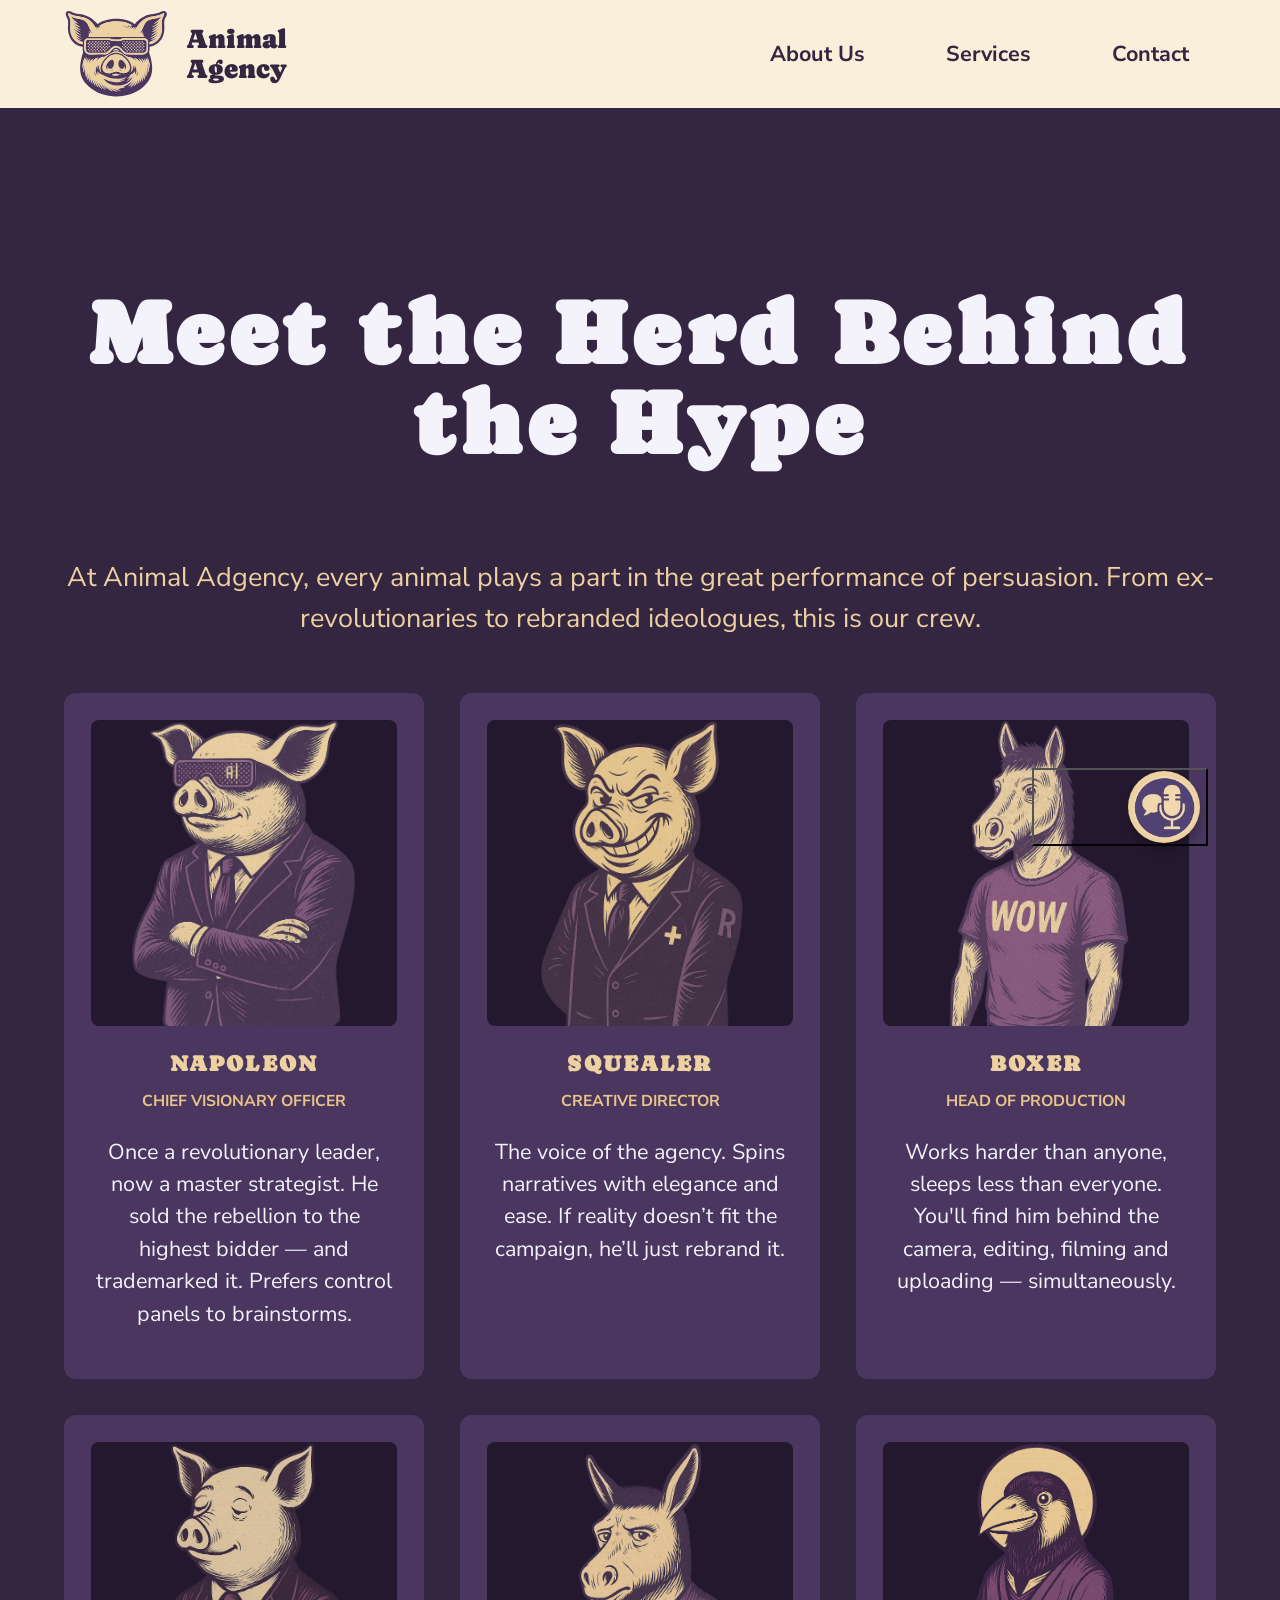
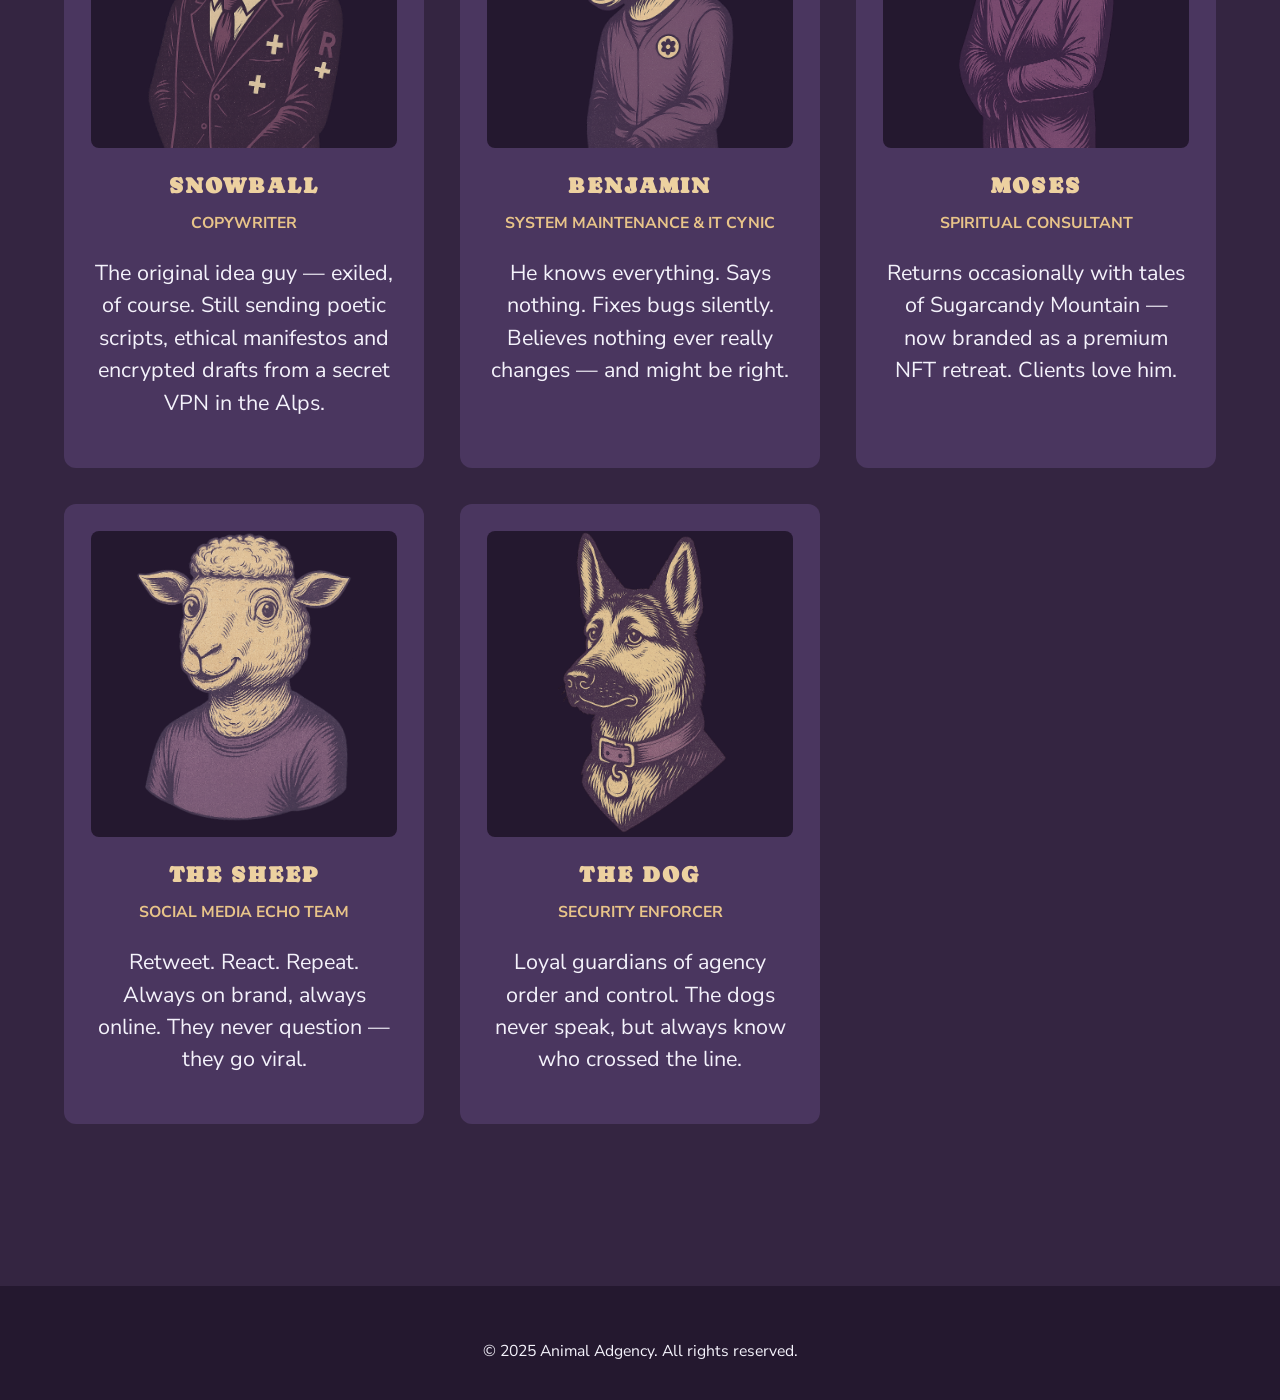
==== commit c8c07833: "finaltask" ====
--- a/about.html
+++ b/about.html
@@ -208,9 +208,43 @@
                 <p>Returns occasionally with tales of Sugarcandy Mountain — now branded as a premium NFT retreat.
                     Clients love him.</p>
             </article>
+
+            <article class="team-card">
+                <div class="team-image-container">
+                    <img src="img/member-sheep.png" alt="The Sheep">
+                </div>
+                <h3>The Sheep</h3>
+                <p class="role">Social Media Echo Team</p>
+                <p>Retweet. React. Repeat. Always on brand, always online. They never question — they go viral.</p>
+            </article>
+
+            <article class="team-card">
+                <div class="team-image-container">
+                    <img src="img/member-dog.png" alt="The Dog">
+                </div>
+                <h3>The Dog</h3>
+                <p class="role">Security Enforcer</p>
+                <p>Loyal guardians of agency order and control. The dogs never speak, but always know who crossed the
+                    line.</p>
+            </article>
         </section>
 
-        <a href="#" class="chat-btn"><span>Chat with us</span></a>
+        <button id="openChat" class="chat-btn">
+            <span>Chat with us</span>
+        </button>
+
+        <div id="chatModal" class="modal-overlay">
+            <div class="modal-content">
+                <button id="closeChat" class="close-btn">&times;</button>
+                <h3>Chat with the Herd</h3>
+                <form class="modal-form">
+                    <input type="text" placeholder="Full Name" required>
+                    <input type="email" placeholder="Email Address" required>
+                    <textarea placeholder="Your Message" rows="4"></textarea>
+                    <button type="submit" class="btn">Send</button>
+                </form>
+            </div>
+        </div>
 
     </main>
 
@@ -218,6 +252,11 @@
 
 <footer class="site-footer">
     <div class="container">
+        <div class="social-links">
+            <a href="#"><i class="ph ph-instagram-logo"></i></a>
+            <a href="#"><i class="ph ph-twitter-logo"></i></a>
+            <a href="#"><i class="ph ph-facebook-logo"></i></a>
+        </div>
         <p>© 2025 Animal Adgency. All rights reserved.</p>
     </div>
 </footer>
--- a/css/main.css
+++ b/css/main.css
@@ -459,6 +459,55 @@
   margin-right: -1.5rem;
 }
 
+.modal-overlay {
+  position: fixed;
+  top: 0;
+  left: 0;
+  width: 100%;
+  height: 100%;
+  background: rgba(0, 0, 0, 0.8);
+  /* Oscurece el resto (overlay) */
+  display: none;
+  /* Oculto por defecto */
+  justify-content: center;
+  align-items: center;
+  z-index: 2000;
+  opacity: 0;
+  transition: opacity 0.3s ease;
+}
+
+.modal-overlay.active {
+  display: flex;
+  opacity: 1;
+}
+
+.modal-content {
+  background: var(--viola600);
+  padding: 2.5rem;
+  border-radius: 15px;
+  width: 90%;
+  max-width: 400px;
+  position: relative;
+  transform: translateY(-50px);
+  transition: transform 0.3s ease;
+  border: 2px solid var(--beige300);
+}
+
+.modal-overlay.active .modal-content {
+  transform: translateY(0);
+}
+
+.close-btn {
+  position: absolute;
+  top: 10px;
+  right: 15px;
+  background: none;
+  border: none;
+  color: var(--beige300);
+  font-size: 2rem;
+  cursor: pointer;
+}
+
 /* =======================
    NAVIGATION BUTTON
 ======================= */
@@ -533,78 +582,196 @@
 ======================= */
 
 .about-intro {
-    margin-bottom: 3rem;
+  margin-bottom: 3rem;
 }
 
 .team-grid {
-    display: grid;
-    gap: 2rem;
-    grid-template-columns: 1fr;
-    padding-bottom: 5rem;
+  display: grid;
+  gap: 2rem;
+  grid-template-columns: 1fr;
+  padding-bottom: 5rem;
 }
 
 .team-card {
-    background-color: var(--viola500);
-    padding: 1.5rem;
-    border-radius: 12px;
-    text-align: center;
-    transition: background-color 0.4s ease;
+  background-color: var(--viola500);
+  padding: 1.5rem;
+  border-radius: 12px;
+  text-align: center;
+  transition: background-color 0.4s ease;
 }
 
 .team-card:hover {
-    background-color: var(--viola400);
+  background-color: var(--viola400);
 }
 
 .team-image-container {
-    width: 100%;
-    aspect-ratio: 1 / 1;
-    overflow: hidden;
-    border-radius: 8px;
-    margin-bottom: 1.5rem;
-    background-color: var(--viola700);
+  width: 100%;
+  aspect-ratio: 1 / 1;
+  overflow: hidden;
+  border-radius: 8px;
+  margin-bottom: 1.5rem;
+  background-color: var(--viola700);
 }
 
 .team-image-container img {
-    width: 100%;
-    height: 100%;
-    object-fit: contain;
-    transition: transform 0.5s ease;
+  width: 100%;
+  height: 100%;
+  object-fit: cover;
+  object-fit: contain;
+  transition: transform 0.5s ease;
 }
 
 .team-card:hover .team-image-container img {
-    transform: scale(1.15);
+  transform: scale(1.15);
 }
 
 .team-card h3 {
-    margin: 0.5rem 0;
-    color: var(--beige300);
+  margin: 0.5rem 0;
+  color: var(--beige300);
 }
 
 .role {
-    font-weight: bold;
-    color: var(--beige400);
-    text-transform: uppercase;
-    font-size: var(--fs-sm);
-    margin-bottom: 1rem;
+  font-weight: bold;
+  color: var(--beige400);
+  text-transform: uppercase;
+  font-size: var(--fs-sm);
+  margin-bottom: 1rem;
 }
 
 @media (min-width: 600px) {
-    .team-grid {
-        grid-template-columns: repeat(2, 1fr);
-    }
+  .team-grid {
+    grid-template-columns: repeat(2, 1fr);
+  }
 }
 
 @media (min-width: 1024px) {
-    .team-grid {
-        grid-template-columns: repeat(3, 1fr);
-    }
-}
-
+  .team-grid {
+    grid-template-columns: repeat(3, 1fr);
+  }
+}
+
+/* =======================
+   CONTACT PAGE
+======================= */
+
+.contact-layout {
+  display: grid;
+  gap: 3rem;
+  grid-template-columns: 1fr;
+  text-align: left;
+  margin-bottom: 4rem;
+}
+
+@media (min-width: 1024px) {
+  .contact-layout {
+    grid-template-columns: 1fr 2fr;
+  }
+}
+
+/* Estilos de los inputs */
+.form-group {
+  margin-bottom: 1.5rem;
+}
+
+.form-group label,
+.form-group p {
+  display: block;
+  margin-bottom: 0.5rem;
+  color: var(--beige300);
+  font-weight: bold;
+}
+
+input[type="text"],
+input[type="email"],
+select,
+textarea {
+  width: 100%;
+  padding: 0.8rem;
+  border-radius: 6px;
+  border: 1px solid var(--viola300);
+  background-color: var(--viola700);
+  color: white;
+  font-family: var(--primary-font);
+}
+
+/* --- CUSTOM RADIO & CHECKBOX --- */
+.custom-radio,
+.custom-checkbox {
+  display: flex;
+  align-items: center;
+  cursor: pointer;
+  margin-bottom: 0.5rem;
+  position: relative;
+}
+
+/* Ocultamos el input real */
+.custom-radio input,
+.custom-checkbox input {
+  display: none;
+}
+
+/* Creamos el área del check/radio */
+.custom-radio span::before,
+.custom-checkbox span::before {
+  content: "";
+  display: inline-block;
+  width: 18px;
+  height: 18px;
+  border: 2px solid var(--beige300);
+  margin-right: 10px;
+  vertical-align: middle;
+  transition: all 0.3s;
+}
+
+.custom-radio span::before {
+  border-radius: 50%;
+}
+
+/* Círculo para radio */
+.custom-checkbox span::before {
+  border-radius: 4px;
+}
+
+/* Cuadrado para check */
+
+/* Estado seleccionado */
+.custom-radio input:checked+span::before,
+.custom-checkbox input:checked+span::before {
+  background-color: var(--beige300);
+  box-shadow: inset 0 0 0 3px var(--viola700);
+}
+
+#map {
+  width: 100%;
+  height: 400px;
+  border-radius: 15px;
+  filter: hue-rotate(240deg) grayscale(30%) invert(90%);
+  /* Esto cambia el tema de color a tonos violáceos/claros */
+  margin-bottom: 4rem;
+}
+
+.social-links {
+  display: flex;
+  justify-content: center;
+  gap: 1.5rem;
+  margin-bottom: 1rem;
+}
+
+.social-links i {
+  font-size: 1.5rem;
+  color: var(--beige300);
+  transition: transform 0.3s ease, color 0.3s ease;
+}
+
+.social-links a:hover i {
+  transform: translateY(-5px) scale(1.2);
+  color: var(--white);
+}
 
 /* =======================
    FOOTER
 ======================= */
- 
+
 .site-footer {
   background-color: var(--viola700);
   padding: 2rem 0;
@@ -799,4 +966,17 @@
   .nav-list {
     flex-direction: row;
   }
+}
+
+@keyframes reveal {
+    from { opacity: 0; transform: translateY(50px); }
+    to { opacity: 1; transform: translateY(0); }
+}
+
+.service-card, .team-card {
+    view-timeline-name: --revealing;
+    view-timeline-axis: block;
+    animation: reveal linear both;
+    animation-timeline: --revealing;
+    animation-range: entry 10% cover 30%;
 }
